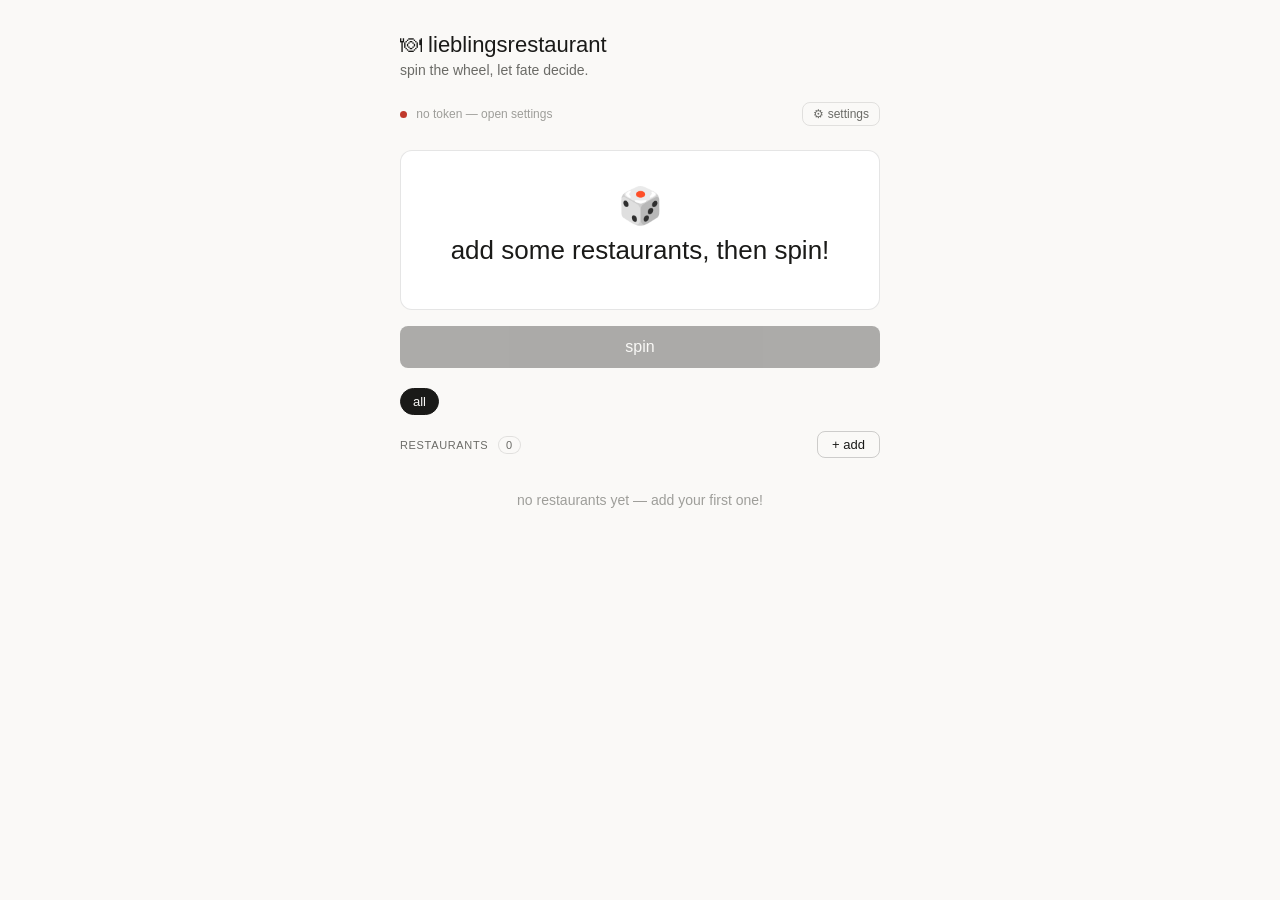
==== index.html @ cea99ba4 "Add files via upload" ====
<!DOCTYPE html>
<html lang="en">
<head>
  <meta charset="UTF-8" />
  <meta name="viewport" content="width=device-width, initial-scale=1.0" />
  <title>lieblingsrestaurant</title>
  <style>
    *, *::before, *::after { box-sizing: border-box; margin: 0; padding: 0; }

    :root {
      --bg: #faf9f7;
      --surface: #ffffff;
      --border: rgba(0,0,0,0.1);
      --border-mid: rgba(0,0,0,0.18);
      --text: #1a1a18;
      --text-secondary: #6b6b67;
      --text-hint: #9e9e9a;
      --radius-md: 8px;
      --radius-lg: 12px;
      --danger: #c0392b;
    }

    @media (prefers-color-scheme: dark) {
      :root {
        --bg: #1a1a18;
        --surface: #232320;
        --border: rgba(255,255,255,0.1);
        --border-mid: rgba(255,255,255,0.2);
        --text: #f0efe9;
        --text-secondary: #9e9e9a;
        --text-hint: #6b6b67;
      }
    }

    body {
      font-family: -apple-system, BlinkMacSystemFont, 'Segoe UI', sans-serif;
      background: var(--bg);
      color: var(--text);
      min-height: 100vh;
      padding: 2rem 1rem 4rem;
    }

    .container { max-width: 480px; margin: 0 auto; }

    h1 { font-size: 22px; font-weight: 500; margin-bottom: 4px; }
    .sub { font-size: 14px; color: var(--text-secondary); margin-bottom: 1.5rem; }

    .status-bar {
      display: flex; align-items: center; justify-content: space-between;
      margin-bottom: 1.5rem; font-size: 12px; color: var(--text-hint);
    }
    .status-dot {
      width: 7px; height: 7px; border-radius: 50%;
      background: #aaa; display: inline-block; margin-right: 6px;
    }
    .status-dot.ok { background: #4caf50; }
    .status-dot.err { background: var(--danger); }
    .status-dot.loading { background: #f0a500; animation: pulse 1s infinite; }
    @keyframes pulse { 0%,100%{opacity:1} 50%{opacity:0.4} }

    .btn-settings {
      background: none; border: 0.5px solid var(--border);
      border-radius: var(--radius-md); padding: 4px 10px;
      font-size: 12px; color: var(--text-secondary); cursor: pointer;
    }
    .btn-settings:hover { background: var(--border); }

    .spin-zone {
      background: var(--surface); border: 0.5px solid var(--border);
      border-radius: var(--radius-lg); padding: 1.5rem; margin-bottom: 1rem;
      text-align: center; min-height: 160px; display: flex;
      flex-direction: column; align-items: center; justify-content: center;
    }
    .result-emoji { font-size: 36px; margin-bottom: 8px; display: block; }
    .result-name { font-size: 26px; font-weight: 500; color: var(--text); margin-bottom: 4px; }
    .result-meta { font-size: 13px; color: var(--text-secondary); }
    .result-note { font-size: 13px; color: var(--text-secondary); margin-top: 6px; font-style: italic; }

    .btn-spin {
      width: 100%; padding: 12px; font-size: 16px; font-weight: 500;
      background: var(--text); color: var(--bg); border: none;
      border-radius: var(--radius-md); cursor: pointer; transition: opacity 0.15s, transform 0.1s;
    }
    .btn-spin:hover { opacity: 0.85; }
    .btn-spin:active { transform: scale(0.98); }
    .btn-spin:disabled { opacity: 0.35; cursor: not-allowed; }

    .filters { display: flex; gap: 8px; flex-wrap: wrap; margin: 1.25rem 0 1rem; }
    .tag {
      padding: 5px 12px; border-radius: 99px; font-size: 13px;
      border: 0.5px solid var(--border); background: var(--surface);
      color: var(--text-secondary); cursor: pointer; transition: all 0.15s;
    }
    .tag.active { background: var(--text); color: var(--bg); border-color: var(--text); }

    .section-head { display: flex; align-items: center; justify-content: space-between; margin-bottom: 10px; }
    .section-title { font-size: 11px; font-weight: 500; color: var(--text-secondary); text-transform: uppercase; letter-spacing: 0.06em; }
    .count-badge {
      display: inline-block; font-size: 11px; padding: 2px 7px;
      border-radius: 99px; background: var(--bg); color: var(--text-secondary);
      margin-left: 6px; border: 0.5px solid var(--border);
    }
    .btn-add {
      padding: 5px 14px; font-size: 13px; border: 0.5px solid var(--border-mid);
      border-radius: var(--radius-md); background: transparent;
      cursor: pointer; color: var(--text); transition: background 0.15s;
    }
    .btn-add:hover { background: var(--border); }

    .list { display: flex; flex-direction: column; gap: 8px; }
    .rest-card {
      display: flex; align-items: center; gap: 12px;
      background: var(--surface); border: 0.5px solid var(--border);
      border-radius: var(--radius-md); padding: 10px 14px; transition: border-color 0.15s;
    }
    .rest-card:hover { border-color: var(--border-mid); }
    .rest-icon {
      width: 36px; height: 36px; border-radius: 50%; background: var(--bg);
      display: flex; align-items: center; justify-content: center;
      font-size: 16px; flex-shrink: 0;
    }
    .rest-info { flex: 1; min-width: 0; }
    .rest-name { font-size: 14px; font-weight: 500; color: var(--text); white-space: nowrap; overflow: hidden; text-overflow: ellipsis; }
    .rest-tags { font-size: 12px; color: var(--text-secondary); margin-top: 1px; }
    .rest-actions { display: flex; gap: 6px; flex-shrink: 0; }
    .btn-icon {
      width: 28px; height: 28px; border-radius: var(--radius-md);
      border: 0.5px solid var(--border); background: transparent; cursor: pointer;
      display: flex; align-items: center; justify-content: center;
      font-size: 13px; color: var(--text-secondary); transition: background 0.15s;
    }
    .btn-icon:hover { background: var(--bg); }

    .empty-state { text-align: center; padding: 1.5rem 0; font-size: 14px; color: var(--text-hint); }

    .modal-bg {
      position: fixed; inset: 0; background: rgba(0,0,0,0.45);
      display: flex; align-items: center; justify-content: center;
      z-index: 100; padding: 1rem;
    }
    .modal {
      background: var(--surface); border-radius: var(--radius-lg);
      padding: 1.5rem; width: 100%; max-width: 400px; border: 0.5px solid var(--border);
    }
    .modal h2 { font-size: 18px; font-weight: 500; margin-bottom: 1.25rem; }
    .field { margin-bottom: 12px; }
    .field label { display: block; font-size: 12px; color: var(--text-secondary); margin-bottom: 4px; }
    .field input, .field textarea {
      width: 100%; padding: 8px 10px; border-radius: var(--radius-md);
      border: 0.5px solid var(--border-mid); background: var(--bg);
      color: var(--text); font-size: 14px; font-family: inherit;
      outline: none; transition: border-color 0.15s;
    }
    .field input:focus, .field textarea:focus { border-color: var(--text); }
    .field textarea { resize: vertical; min-height: 60px; }
    .modal-btns { display: flex; gap: 8px; margin-top: 1.25rem; }
    .btn-primary {
      flex: 1; padding: 9px; border-radius: var(--radius-md);
      border: none; background: var(--text); color: var(--bg);
      font-size: 14px; font-weight: 500; cursor: pointer; transition: opacity 0.15s;
    }
    .btn-primary:hover { opacity: 0.85; }
    .btn-primary:disabled { opacity: 0.4; cursor: not-allowed; }
    .btn-secondary {
      flex: 1; padding: 9px; border-radius: var(--radius-md);
      border: 0.5px solid var(--border-mid); background: transparent;
      color: var(--text); font-size: 14px; cursor: pointer;
    }
    .hint { font-size: 12px; color: var(--text-hint); margin-top: 6px; line-height: 1.5; }
    .hint a { color: var(--text-secondary); }
    .error-msg { font-size: 13px; color: var(--danger); margin-top: 8px; display: none; }
  </style>
</head>
<body>
<div class="container">
  <h1>🍽 lieblingsrestaurant</h1>
  <p class="sub">spin the wheel, let fate decide.</p>

  <div class="status-bar">
    <div>
      <span class="status-dot" id="statusDot"></span>
      <span id="statusText">loading...</span>
    </div>
    <button class="btn-settings" onclick="openSettings()">⚙ settings</button>
  </div>

  <div class="spin-zone">
    <span class="result-emoji" id="resultEmoji">🎲</span>
    <div class="result-name" id="resultName">loading your restaurants...</div>
    <div class="result-meta" id="resultMeta"></div>
    <div class="result-note" id="resultNote"></div>
  </div>
  <button class="btn-spin" id="spinBtn" onclick="spin()" disabled>spin</button>

  <div class="filters" id="filters"></div>

  <div class="section-head">
    <span class="section-title">restaurants <span class="count-badge" id="countBadge">0</span></span>
    <button class="btn-add" onclick="openModal()">+ add</button>
  </div>
  <div class="list" id="list"></div>
</div>

<!-- Add / Edit Modal -->
<div class="modal-bg" id="modal" style="display:none">
  <div class="modal">
    <h2 id="modalTitle">add a restaurant</h2>
    <div class="field"><label>name</label><input id="fName" placeholder="e.g. Som Tam Nua"/></div>
    <div class="field"><label>tags (comma separated)</label><input id="fCuisine" placeholder="e.g. thai, sushi, cheap, date night"/></div>
    <div class="field"><label>emoji (optional)</label><input id="fEmoji" placeholder="🍜" maxlength="8" style="width:70px"/></div>
    <div class="field"><label>note (optional)</label><textarea id="fNote" placeholder="must try the crispy pork..."></textarea></div>
    <div class="error-msg" id="saveError"></div>
    <div class="modal-btns">
      <button class="btn-secondary" onclick="closeModal()">cancel</button>
      <button class="btn-primary" id="saveBtn" onclick="saveRestaurant()">save</button>
    </div>
  </div>
</div>

<!-- Settings Modal -->
<div class="modal-bg" id="settingsModal" style="display:none">
  <div class="modal">
    <h2>settings</h2>
    <div class="field">
      <label>github personal access token</label>
      <input type="password" id="sToken" placeholder="github_pat_..."/>
      <p class="hint">
        Generate at <a href="https://github.com/settings/tokens" target="_blank">github.com/settings/tokens</a>
        (classic) with <strong>repo</strong> scope. Stored only in this browser's localStorage.
      </p>
    </div>
    <div class="error-msg" id="settingsError"></div>
    <div class="modal-btns">
      <button class="btn-secondary" onclick="closeSettings()">cancel</button>
      <button class="btn-primary" id="settingsSaveBtn" onclick="saveSettings()">save &amp; connect</button>
    </div>
  </div>
</div>

<script>
  const GITHUB_USER = 'Moozz';
  const GITHUB_REPO = 'lieblingsrestaurant';
  const GITHUB_FILE = 'restaurants.json';
  const API_URL     = `https://api.github.com/repos/${GITHUB_USER}/${GITHUB_REPO}/contents/${GITHUB_FILE}`;
  const TOKEN_KEY   = 'lb_github_pat';

  let restaurants  = [];
  let fileSha      = null;
  let activeFilter = 'all';
  let editIndex    = -1;

  const getToken = () => localStorage.getItem(TOKEN_KEY) || '';

  function setStatus(state, text) {
    const dot = document.getElementById('statusDot');
    dot.className = 'status-dot' + (state ? ' ' + state : '');
    document.getElementById('statusText').textContent = text;
  }

  // ── GitHub helpers ───────────────────────────────────────────────────────────

  function ghHeaders() {
    return {
      'Authorization': `Bearer ${getToken()}`,
      'Accept': 'application/vnd.github+json',
      'Content-Type': 'application/json'
    };
  }

  // Safe UTF-8 base64 encode/decode (handles Thai and all unicode)
  function b64encode(str) {
    return btoa(encodeURIComponent(str).replace(/%([0-9A-F]{2})/g, (_, p1) => String.fromCharCode('0x' + p1)));
  }
  function b64decode(str) {
    return decodeURIComponent(atob(str).split('').map(c => '%' + ('00' + c.charCodeAt(0).toString(16)).slice(-2)).join(''));
  }

  function migrate() {
    let changed = false;
    restaurants = restaurants.map(r => {
      if (!r.cuisine && !r.tags) return r;
      const merged = [
        ...(r.cuisine ? r.cuisine.split(',').map(t => t.trim()) : []),
        ...(r.tags || [])
      ].map(t => t.toLowerCase()).filter(Boolean);
      const deduped = [...new Set(merged)];
      const { cuisine, ...rest } = r;
      if (JSON.stringify(deduped) !== JSON.stringify(r.tags) || cuisine !== undefined) changed = true;
      return { ...rest, tags: deduped };
    });
    return changed;
  }

  async function loadFromGitHub() {
    if (!getToken()) {
      setStatus('err', 'no token — open settings');
      document.getElementById('resultName').textContent = 'connect github to get started';
      render();
      return;
    }
    setStatus('loading', 'syncing...');
    try {
      const res = await fetch(API_URL, { headers: ghHeaders() });
      if (res.status === 404) {
        restaurants = []; fileSha = null;
        setStatus('ok', 'connected — no restaurants yet');
        render(); return;
      }
      if (!res.ok) throw new Error(`GitHub ${res.status}`);
      const data = await res.json();
      fileSha = data.sha;
      restaurants = JSON.parse(b64decode(data.content.replace(/\n/g, '')));
      const migrated = migrate();
      if (migrated) await pushToGitHub();
      setStatus('ok', `synced · ${restaurants.length} place${restaurants.length !== 1 ? 's' : ''}`);
      render();
    } catch (e) {
      setStatus('err', 'sync failed — check token');
      document.getElementById('resultName').textContent = 'could not load — check settings';
      render();
    }
  }

  async function pushToGitHub() {
    const content = b64encode(JSON.stringify(restaurants, null, 2));
    const body = {
      message: fileSha ? `update restaurants (${restaurants.length} total)` : 'create restaurants.json',
      content,
      ...(fileSha ? { sha: fileSha } : {})
    };
    const res = await fetch(API_URL, { method: 'PUT', headers: ghHeaders(), body: JSON.stringify(body) });
    if (!res.ok) { const e = await res.json(); throw new Error(e.message || `GitHub ${res.status}`); }
    fileSha = (await res.json()).content.sha;
  }

  // ── Settings ─────────────────────────────────────────────────────────────────

  function openSettings() {
    document.getElementById('sToken').value = getToken();
    document.getElementById('settingsError').style.display = 'none';
    document.getElementById('settingsModal').style.display = 'flex';
    setTimeout(() => document.getElementById('sToken').focus(), 50);
  }
  function closeSettings() { document.getElementById('settingsModal').style.display = 'none'; }

  async function saveSettings() {
    const token = document.getElementById('sToken').value.trim();
    const errEl = document.getElementById('settingsError');
    const btn   = document.getElementById('settingsSaveBtn');
    if (!token) { errEl.textContent = 'please enter a token'; errEl.style.display = 'block'; return; }
    btn.disabled = true; btn.textContent = 'connecting...'; errEl.style.display = 'none';
    try {
      const res = await fetch(`https://api.github.com/repos/${GITHUB_USER}/${GITHUB_REPO}`, {
        headers: { 'Authorization': `Bearer ${token}`, 'Accept': 'application/vnd.github+json' }
      });
      if (res.status === 401) throw new Error('invalid token');
      if (res.status === 404) throw new Error('repo not found — check token has repo scope');
      if (!res.ok) throw new Error(`GitHub ${res.status}`);
      localStorage.setItem(TOKEN_KEY, token);
      closeSettings();
      loadFromGitHub();
    } catch (e) {
      errEl.textContent = e.message; errEl.style.display = 'block';
    } finally {
      btn.disabled = false; btn.textContent = 'save & connect';
    }
  }

  // ── CRUD ─────────────────────────────────────────────────────────────────────

  function openModal(idx) {
    editIndex = idx !== undefined ? idx : -1;
    document.getElementById('modalTitle').textContent = editIndex >= 0 ? 'edit restaurant' : 'add a restaurant';
    const r = editIndex >= 0 ? restaurants[editIndex] : {};
    document.getElementById('fName').value    = r.name  || '';
    document.getElementById('fCuisine').value = (r.tags || []).join(', ');
    document.getElementById('fEmoji').value   = r.emoji || '';
    document.getElementById('fNote').value    = r.note    || '';
    document.getElementById('saveError').style.display = 'none';
    document.getElementById('saveBtn').disabled = false;
    document.getElementById('saveBtn').textContent = 'save';
    document.getElementById('modal').style.display = 'flex';
    setTimeout(() => document.getElementById('fName').focus(), 50);
  }
  function closeModal() { document.getElementById('modal').style.display = 'none'; }

  async function saveRestaurant() {
    const name  = document.getElementById('fName').value.trim();
    const errEl = document.getElementById('saveError');
    const btn   = document.getElementById('saveBtn');
    if (!name) { errEl.textContent = 'name is required'; errEl.style.display = 'block'; return; }

    const obj = {
      name,
      tags:  document.getElementById('fCuisine').value.split(',').map(t => t.trim().toLowerCase()).filter(Boolean),
      emoji: document.getElementById('fEmoji').value.trim() || '🍽',
      note:  document.getElementById('fNote').value.trim()
    };

    btn.disabled = true; btn.textContent = 'saving...'; errEl.style.display = 'none';
    const backup = editIndex >= 0 ? { ...restaurants[editIndex] } : null;
    if (editIndex >= 0) restaurants[editIndex] = obj; else restaurants.push(obj);

    try {
      await pushToGitHub();
      setStatus('ok', `synced · ${restaurants.length} place${restaurants.length !== 1 ? 's' : ''}`);
      closeModal(); render();
    } catch (e) {
      if (editIndex >= 0) restaurants[editIndex] = backup; else restaurants.pop();
      errEl.textContent = 'failed to save: ' + e.message; errEl.style.display = 'block';
      btn.disabled = false; btn.textContent = 'save';
    }
  }

  async function deleteRestaurant(i) {
    if (!confirm(`Remove "${restaurants[i].name}"?`)) return;
    const removed = restaurants.splice(i, 1)[0];
    setStatus('loading', 'saving...'); render();
    try {
      await pushToGitHub();
      setStatus('ok', `synced · ${restaurants.length} place${restaurants.length !== 1 ? 's' : ''}`);
    } catch (e) {
      restaurants.splice(i, 0, removed);
      setStatus('err', 'delete failed'); render();
    }
  }

  // ── Spin ──────────────────────────────────────────────────────────────────────

  function spin() {
    const pool = getFiltered();
    if (!pool.length) return;
    const btn = document.getElementById('spinBtn');
    btn.disabled = true;
    let count = 0;
    const total = 12 + Math.floor(Math.random() * 8);
    const tick = setInterval(() => {
      const r = pool[Math.floor(Math.random() * pool.length)];
      document.getElementById('resultEmoji').textContent = r.emoji || '🍽';
      document.getElementById('resultName').textContent  = r.name;
      document.getElementById('resultMeta').textContent  = (r.tags || []).join(' · ');
      document.getElementById('resultNote').textContent  = r.note || '';
      count++;
      if (count >= total) { clearInterval(tick); btn.disabled = false; }
    }, 80 + count * 3);
  }

  // ── Render ────────────────────────────────────────────────────────────────────

  function getAllTags() {
    const set = new Set();
    restaurants.forEach(r => (r.tags || []).forEach(t => set.add(t)));
    return [...set];
  }

  function getFiltered() {
    if (activeFilter === 'all') return restaurants;
    return restaurants.filter(r => (r.tags || []).includes(activeFilter));
  }

  function render() {
    const tags = getAllTags();
    const filterEl = document.getElementById('filters');
    filterEl.innerHTML = '';
    ['all', ...tags].forEach(t => {
      const el = document.createElement('button');
      el.className = 'tag' + (activeFilter === t ? ' active' : '');
      el.textContent = t;
      el.onclick = () => { activeFilter = t; render(); };
      filterEl.appendChild(el);
    });

    document.getElementById('countBadge').textContent = restaurants.length;
    const listEl = document.getElementById('list');
    listEl.innerHTML = '';
    const filtered = getFiltered();

    if (!filtered.length) {
      listEl.innerHTML = '<p class="empty-state">' +
        (restaurants.length ? 'no restaurants match this filter' : 'no restaurants yet — add your first one!') + '</p>';
      if (!restaurants.length) {
        document.getElementById('resultEmoji').textContent = '🎲';
        document.getElementById('resultName').textContent  = 'add some restaurants, then spin!';
        document.getElementById('resultMeta').textContent  = '';
        document.getElementById('resultNote').textContent  = '';
      }
    }

    filtered.forEach(r => {
      const realIdx   = restaurants.indexOf(r);
      const metaParts = (r.tags || []);
      const card = document.createElement('div');
      card.className = 'rest-card';
      card.innerHTML = `
        <div class="rest-icon">${r.emoji || '🍽'}</div>
        <div class="rest-info">
          <div class="rest-name">${r.name}</div>
          <div class="rest-tags">${metaParts.join(' · ') || 'no tags'}</div>
        </div>
        <div class="rest-actions">
          <button class="btn-icon" title="edit" onclick="openModal(${realIdx})">✎</button>
          <button class="btn-icon" title="delete" onclick="deleteRestaurant(${realIdx})">✕</button>
        </div>`;
      listEl.appendChild(card);
    });

    document.getElementById('spinBtn').disabled = filtered.length === 0;
  }

  // ── Init ──────────────────────────────────────────────────────────────────────

  document.getElementById('modal').addEventListener('click', e => {
    if (e.target === document.getElementById('modal')) closeModal();
  });
  document.getElementById('settingsModal').addEventListener('click', e => {
    if (e.target === document.getElementById('settingsModal')) closeSettings();
  });
  document.addEventListener('keydown', e => { if (e.key === 'Escape') { closeModal(); closeSettings(); } });

  loadFromGitHub();
</script>
</body>
</html>
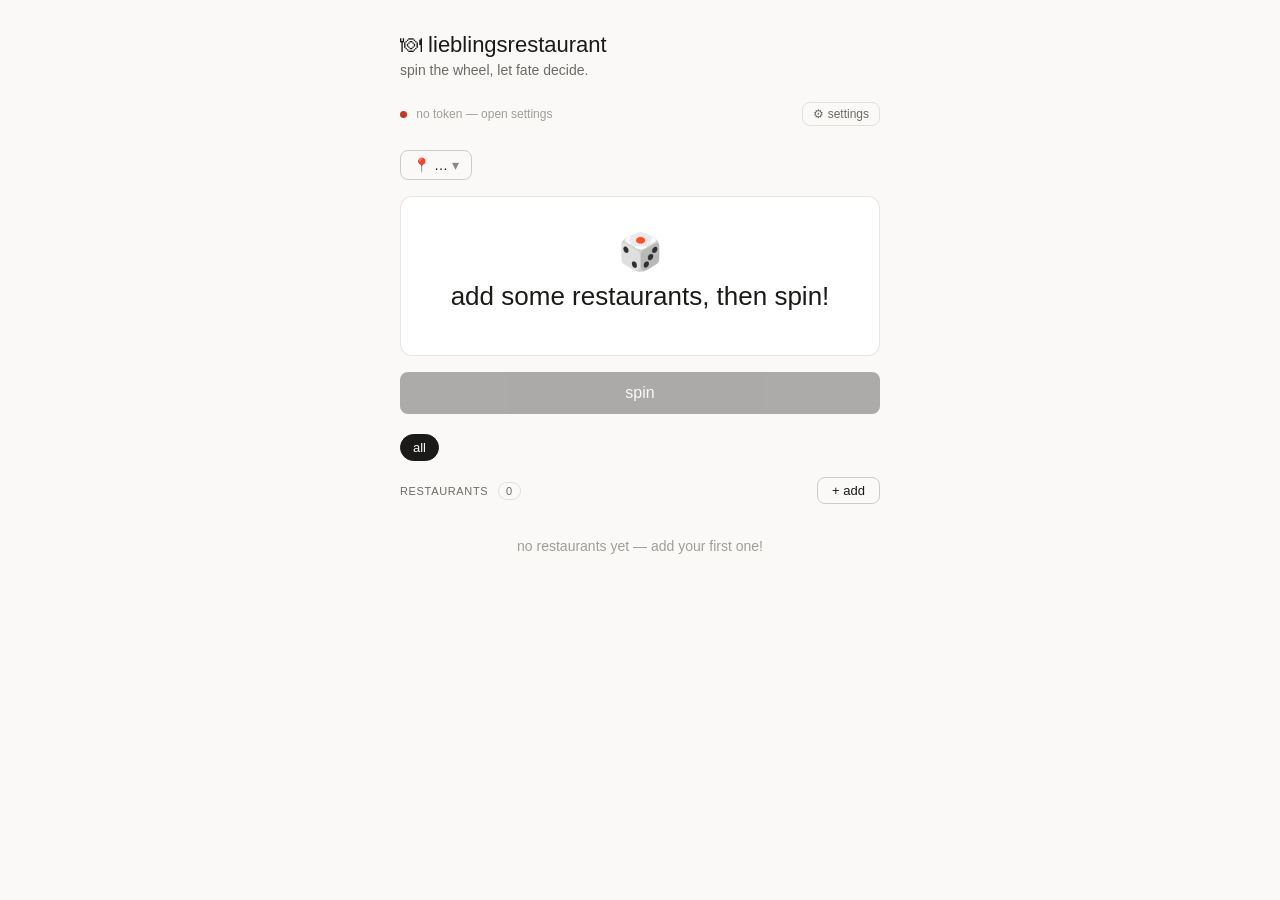
==== commit a5278129: "added an ability to change location" ====
--- a/index.html
+++ b/index.html
@@ -65,6 +65,14 @@
     }
     .btn-settings:hover { background: var(--border); }
 
+    .location-bar { margin-bottom: 1rem; }
+    .btn-location {
+      background: none; border: 0.5px solid var(--border-mid);
+      border-radius: var(--radius-md); padding: 6px 12px;
+      font-size: 14px; font-weight: 500; color: var(--text); cursor: pointer;
+    }
+    .btn-location:hover { background: var(--border); }
+
     .spin-zone {
       background: var(--surface); border: 0.5px solid var(--border);
       border-radius: var(--radius-lg); padding: 1.5rem; margin-bottom: 1rem;
@@ -182,6 +190,10 @@
       <span id="statusText">loading...</span>
     </div>
     <button class="btn-settings" onclick="openSettings()">⚙ settings</button>
+  </div>
+
+  <div class="location-bar">
+    <button class="btn-location" onclick="openLocations()">📍 <span id="currentLocationLabel">…</span> <span style="opacity:.5">▾</span></button>
   </div>
 
   <div class="spin-zone">
@@ -237,6 +249,25 @@
   </div>
 </div>
 
+<!-- Locations Modal -->
+<div class="modal-bg" id="locationsModal" style="display:none">
+  <div class="modal">
+    <h2>locations</h2>
+    <div class="list" id="locationsList" style="margin-bottom:14px;"></div>
+    <div class="field">
+      <label>add new location</label>
+      <div style="display:flex; gap:8px;">
+        <input id="fNewLocation" placeholder="e.g. Chiang Mai" style="flex:1"/>
+        <button class="btn-add" onclick="addLocation()">+ add</button>
+      </div>
+    </div>
+    <div class="error-msg" id="locationsError"></div>
+    <div class="modal-btns">
+      <button class="btn-secondary" onclick="closeLocations()">close</button>
+    </div>
+  </div>
+</div>
+
 <script>
   const GITHUB_USER = 'Moozz';
   const GITHUB_REPO = 'lieblingsrestaurant';
@@ -244,7 +275,12 @@
   const API_URL     = `https://api.github.com/repos/${GITHUB_USER}/${GITHUB_REPO}/contents/${GITHUB_FILE}`;
   const TOKEN_KEY   = 'lb_github_pat';
 
-  let restaurants  = [];
+  const LOCATION_KEY   = 'lb_current_location';
+  const DEFAULT_LOCATION = 'Bangkok';
+
+  let allData      = { locations: [], restaurants: {} }; // full synced document
+  let currentLocation = null;
+  let restaurants  = [];   // always === allData.restaurants[currentLocation]
   let fileSha      = null;
   let activeFilter = 'all';
   let editIndex    = -1;
@@ -275,9 +311,9 @@
     return decodeURIComponent(atob(str).split('').map(c => '%' + ('00' + c.charCodeAt(0).toString(16)).slice(-2)).join(''));
   }
 
-  function migrate() {
+  function migrateTags(list) {
     let changed = false;
-    restaurants = restaurants.map(r => {
+    const newList = list.map(r => {
       if (!r.cuisine && !r.tags) return r;
       const merged = [
         ...(r.cuisine ? r.cuisine.split(',').map(t => t.trim()) : []),
@@ -288,7 +324,44 @@
       if (JSON.stringify(deduped) !== JSON.stringify(r.tags) || cuisine !== undefined) changed = true;
       return { ...rest, tags: deduped };
     });
-    return changed;
+    return { list: newList, changed };
+  }
+
+  // Normalizes whatever shape came from GitHub into { locations: [...], restaurants: { loc: [...] } }.
+  // Handles the pre-location format (a flat array) by folding it into a single default location.
+  function normalizeData(raw) {
+    let changed = false;
+    let data;
+    if (Array.isArray(raw)) {
+      data = { locations: [DEFAULT_LOCATION], restaurants: { [DEFAULT_LOCATION]: raw } };
+      changed = true;
+    } else {
+      const locations = Array.isArray(raw.locations) && raw.locations.length
+        ? raw.locations
+        : Object.keys(raw.restaurants || {});
+      data = { locations, restaurants: raw.restaurants || {} };
+    }
+    if (!data.locations.length) {
+      data.locations = [DEFAULT_LOCATION];
+      changed = true;
+    }
+    data.locations.forEach(loc => {
+      if (!Array.isArray(data.restaurants[loc])) { data.restaurants[loc] = []; changed = true; }
+    });
+    data.locations.forEach(loc => {
+      const { list, changed: c } = migrateTags(data.restaurants[loc]);
+      data.restaurants[loc] = list;
+      if (c) changed = true;
+    });
+    return { data, changed };
+  }
+
+  function pickCurrentLocation() {
+    const saved = localStorage.getItem(LOCATION_KEY);
+    currentLocation = (saved && allData.locations.includes(saved)) ? saved : allData.locations[0];
+    localStorage.setItem(LOCATION_KEY, currentLocation);
+    restaurants = allData.restaurants[currentLocation];
+    document.getElementById('currentLocationLabel').textContent = currentLocation;
   }
 
   async function loadFromGitHub() {
@@ -302,16 +375,20 @@
     try {
       const res = await fetch(API_URL, { headers: ghHeaders() });
       if (res.status === 404) {
-        restaurants = []; fileSha = null;
+        allData = { locations: [DEFAULT_LOCATION], restaurants: { [DEFAULT_LOCATION]: [] } };
+        fileSha = null;
+        pickCurrentLocation();
         setStatus('ok', 'connected — no restaurants yet');
         render(); return;
       }
       if (!res.ok) throw new Error(`GitHub ${res.status}`);
       const data = await res.json();
       fileSha = data.sha;
-      restaurants = JSON.parse(b64decode(data.content.replace(/\n/g, '')));
-      const migrated = migrate();
-      if (migrated) await pushToGitHub();
+      const raw = JSON.parse(b64decode(data.content.replace(/\n/g, '')));
+      const { data: normalized, changed } = normalizeData(raw);
+      allData = normalized;
+      pickCurrentLocation();
+      if (changed) await pushToGitHub();
       setStatus('ok', `synced · ${restaurants.length} place${restaurants.length !== 1 ? 's' : ''}`);
       render();
     } catch (e) {
@@ -322,9 +399,10 @@
   }
 
   async function pushToGitHub() {
-    const content = b64encode(JSON.stringify(restaurants, null, 2));
+    const content = b64encode(JSON.stringify(allData, null, 2));
+    const total = allData.locations.reduce((sum, loc) => sum + allData.restaurants[loc].length, 0);
     const body = {
-      message: fileSha ? `update restaurants (${restaurants.length} total)` : 'create restaurants.json',
+      message: fileSha ? `update restaurants (${total} total across ${allData.locations.length} location${allData.locations.length !== 1 ? 's' : ''})` : 'create restaurants.json',
       content,
       ...(fileSha ? { sha: fileSha } : {})
     };
@@ -366,6 +444,119 @@
     }
   }
 
+  // ── Locations ────────────────────────────────────────────────────────────────
+
+  function switchLocation(loc) {
+    if (loc === currentLocation) { closeLocations(); return; }
+    currentLocation = loc;
+    localStorage.setItem(LOCATION_KEY, loc);
+    restaurants = allData.restaurants[loc];
+    activeFilter = 'all';
+    document.getElementById('currentLocationLabel').textContent = loc;
+    closeLocations();
+    render();
+  }
+
+  function renderLocationsList() {
+    const el = document.getElementById('locationsList');
+    el.innerHTML = '';
+    allData.locations.forEach(loc => {
+      const count = (allData.restaurants[loc] || []).length;
+      const row = document.createElement('div');
+      row.className = 'rest-card';
+
+      const icon = document.createElement('div');
+      icon.className = 'rest-icon';
+      icon.textContent = '📍';
+
+      const info = document.createElement('div');
+      info.className = 'rest-info';
+      const nameEl = document.createElement('div');
+      nameEl.className = 'rest-name';
+      nameEl.textContent = loc + (loc === currentLocation ? ' (current)' : '');
+      const metaEl = document.createElement('div');
+      metaEl.className = 'rest-tags';
+      metaEl.textContent = `${count} place${count !== 1 ? 's' : ''}`;
+      info.appendChild(nameEl); info.appendChild(metaEl);
+
+      const actions = document.createElement('div');
+      actions.className = 'rest-actions';
+      if (loc !== currentLocation) {
+        const useBtn = document.createElement('button');
+        useBtn.className = 'btn-icon'; useBtn.title = 'switch to this location'; useBtn.textContent = '→';
+        useBtn.onclick = () => switchLocation(loc);
+        actions.appendChild(useBtn);
+      }
+      if (allData.locations.length > 1) {
+        const delBtn = document.createElement('button');
+        delBtn.className = 'btn-icon'; delBtn.title = 'delete location'; delBtn.textContent = '✕';
+        delBtn.onclick = () => deleteLocation(loc);
+        actions.appendChild(delBtn);
+      }
+      row.appendChild(icon); row.appendChild(info); row.appendChild(actions);
+      el.appendChild(row);
+    });
+  }
+
+  function openLocations() {
+    document.getElementById('locationsError').style.display = 'none';
+    document.getElementById('fNewLocation').value = '';
+    renderLocationsList();
+    document.getElementById('locationsModal').style.display = 'flex';
+  }
+  function closeLocations() { document.getElementById('locationsModal').style.display = 'none'; }
+
+  async function addLocation() {
+    const input = document.getElementById('fNewLocation');
+    const name  = input.value.trim();
+    const errEl = document.getElementById('locationsError');
+    errEl.style.display = 'none';
+    if (!name) { errEl.textContent = 'enter a location name'; errEl.style.display = 'block'; return; }
+    if (allData.locations.some(l => l.toLowerCase() === name.toLowerCase())) {
+      errEl.textContent = 'that location already exists'; errEl.style.display = 'block'; return;
+    }
+    allData.locations.push(name);
+    allData.restaurants[name] = [];
+    try {
+      await pushToGitHub();
+      input.value = '';
+      switchLocation(name);
+      openLocations(); // reopen so the modal reflects the new location list
+    } catch (e) {
+      allData.locations.pop();
+      delete allData.restaurants[name];
+      errEl.textContent = 'failed to save: ' + e.message; errEl.style.display = 'block';
+    }
+  }
+
+  async function deleteLocation(loc) {
+    if (allData.locations.length <= 1) return;
+    const count = (allData.restaurants[loc] || []).length;
+    if (!confirm(`Delete location "${loc}"${count ? ` and its ${count} restaurant${count !== 1 ? 's' : ''}` : ''}? This can't be undone.`)) return;
+    const backupLocations = [...allData.locations];
+    const backupList = allData.restaurants[loc];
+    allData.locations = allData.locations.filter(l => l !== loc);
+    delete allData.restaurants[loc];
+    const wasCurrent = loc === currentLocation;
+    try {
+      await pushToGitHub();
+      if (wasCurrent) {
+        currentLocation = allData.locations[0];
+        localStorage.setItem(LOCATION_KEY, currentLocation);
+        restaurants = allData.restaurants[currentLocation];
+        activeFilter = 'all';
+        document.getElementById('currentLocationLabel').textContent = currentLocation;
+        render();
+      }
+      renderLocationsList();
+    } catch (e) {
+      allData.locations = backupLocations;
+      allData.restaurants[loc] = backupList;
+      const errEl = document.getElementById('locationsError');
+      errEl.textContent = 'failed to delete: ' + e.message; errEl.style.display = 'block';
+    }
+  }
+
   // ── CRUD ─────────────────────────────────────────────────────────────────────
 
   function openModal(idx) {
@@ -515,7 +706,10 @@
   document.getElementById('settingsModal').addEventListener('click', e => {
     if (e.target === document.getElementById('settingsModal')) closeSettings();
   });
-  document.addEventListener('keydown', e => { if (e.key === 'Escape') { closeModal(); closeSettings(); } });
+  document.getElementById('locationsModal').addEventListener('click', e => {
+    if (e.target === document.getElementById('locationsModal')) closeLocations();
+  });
+  document.addEventListener('keydown', e => { if (e.key === 'Escape') { closeModal(); closeSettings(); closeLocations(); } });
 
   loadFromGitHub();
 </script>
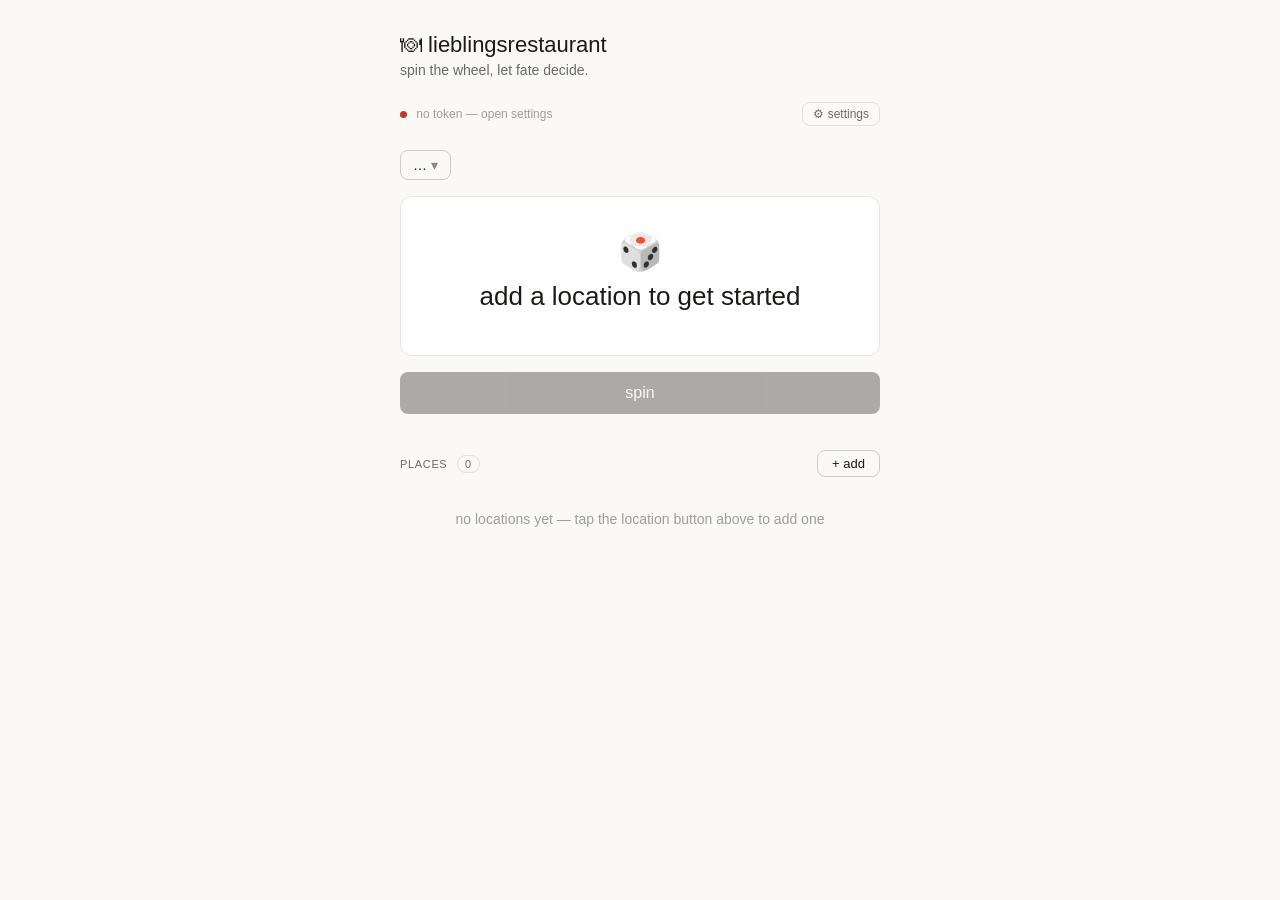
==== commit 640de1ad: "Support recipe addition" ====
--- a/index.html
+++ b/index.html
@@ -177,6 +177,58 @@
     .hint { font-size: 12px; color: var(--text-hint); margin-top: 6px; line-height: 1.5; }
     .hint a { color: var(--text-secondary); }
     .error-msg { font-size: 13px; color: var(--danger); margin-top: 8px; display: none; }
+
+    /* ── Recipe overlays ─────────────────────────────────────────────────── */
+    .overlay { position: fixed; inset: 0; background: var(--bg); z-index: 200; overflow-y: auto; }
+    .overlay-header {
+      position: sticky; top: 0; background: var(--bg); border-bottom: 0.5px solid var(--border);
+      display: flex; align-items: center; justify-content: space-between; padding: 12px 16px; z-index: 5;
+    }
+    .overlay-title { font-size: 15px; font-weight: 500; }
+    .overlay-actions { display: flex; gap: 6px; }
+    .overlay-body { max-width: 480px; margin: 0 auto; padding: 1.25rem 1rem 4rem; }
+
+    .recipe-header { text-align: center; margin-bottom: 1.5rem; }
+    .recipe-emoji { font-size: 40px; display: block; margin-bottom: 6px; }
+    .recipe-header h2 { font-size: 22px; font-weight: 500; margin-bottom: 6px; }
+    .recipe-meta { font-size: 13px; color: var(--text-secondary); margin-top: 4px; }
+
+    .recipe-block { margin-bottom: 1.5rem; }
+    .recipe-block > .section-title { margin-bottom: 8px; }
+
+    .ingredient-row {
+      display: flex; align-items: center; gap: 10px; padding: 9px 12px;
+      background: var(--surface); border: 0.5px solid var(--border);
+      border-radius: var(--radius-md); font-size: 14px; margin-bottom: 6px; cursor: pointer;
+    }
+    .ingredient-row input[type=checkbox] { width: 16px; height: 16px; flex-shrink: 0; }
+    .ingredient-row.checked { opacity: 0.5; text-decoration: line-through; }
+
+    .step-section { border: 0.5px solid var(--border); border-radius: var(--radius-md); overflow: hidden; margin-bottom: 10px; }
+    .step-section-head {
+      display: flex; align-items: center; justify-content: space-between; padding: 10px 14px;
+      background: var(--surface); cursor: pointer; font-weight: 500; font-size: 14px;
+    }
+    .step-section-head .chev { transition: transform 0.15s; color: var(--text-hint); }
+    .step-section-head.open .chev { transform: rotate(90deg); }
+    .step-section-body { display: none; padding: 4px 14px 12px; }
+    .step-section-body.open { display: block; }
+    .step-item { display: flex; gap: 10px; padding: 8px 0; border-top: 0.5px solid var(--border); font-size: 14px; line-height: 1.5; }
+    .step-item:first-child { border-top: none; }
+    .step-item.important { border-left: 3px solid #f0a500; padding-left: 10px; margin-left: -13px; }
+    .step-num { color: var(--text-hint); font-size: 13px; flex-shrink: 0; width: 18px; }
+
+    /* ── Recipe form editor ──────────────────────────────────────────────── */
+    .ing-row, .step-row { display: flex; gap: 6px; margin-bottom: 6px; align-items: center; }
+    .ing-row input[type=number] { width: 64px; }
+    .ing-row select { width: 68px; padding: 8px 6px; border-radius: var(--radius-md); border: 0.5px solid var(--border-mid); background: var(--bg); color: var(--text); font-size: 13px; }
+    .step-row textarea { flex: 1; min-height: 38px; padding: 8px 10px; border-radius: var(--radius-md); border: 0.5px solid var(--border-mid); background: var(--bg); color: var(--text); font-size: 14px; font-family: inherit; resize: vertical; }
+    .step-important-toggle { display: flex; flex-direction: column; align-items: center; font-size: 10px; color: var(--text-hint); gap: 2px; flex-shrink: 0; }
+    .section-block { border: 0.5px solid var(--border-mid); border-radius: var(--radius-md); padding: 10px; margin-bottom: 10px; }
+    .section-title-row { display: flex; gap: 6px; margin-bottom: 8px; align-items: center; }
+    .section-title-row input { flex: 1; font-weight: 500; padding: 8px 10px; border-radius: var(--radius-md); border: 0.5px solid var(--border-mid); background: var(--bg); color: var(--text); font-size: 14px; }
+    .loc-type-choice { display: flex; gap: 14px; margin: 8px 0; font-size: 13px; color: var(--text-secondary); }
+    .loc-type-choice label { display: flex; align-items: center; gap: 4px; cursor: pointer; }
   </style>
 </head>
 <body>
@@ -193,22 +245,23 @@
   </div>
 
   <div class="location-bar">
-    <button class="btn-location" onclick="openLocations()">📍 <span id="currentLocationLabel">…</span> <span style="opacity:.5">▾</span></button>
+    <button class="btn-location" onclick="openLocations()"><span id="currentLocationLabel">…</span> <span style="opacity:.5">▾</span></button>
   </div>
 
   <div class="spin-zone">
     <span class="result-emoji" id="resultEmoji">🎲</span>
-    <div class="result-name" id="resultName">loading your restaurants...</div>
+    <div class="result-name" id="resultName">loading...</div>
     <div class="result-meta" id="resultMeta"></div>
     <div class="result-note" id="resultNote"></div>
+    <button class="btn-secondary" id="viewRecipeBtn" style="display:none; margin-top:10px; width:100%;" onclick="openRecipeDetail(lastSpinIndex)">view recipe →</button>
   </div>
   <button class="btn-spin" id="spinBtn" onclick="spin()" disabled>spin</button>
 
   <div class="filters" id="filters"></div>
 
   <div class="section-head">
-    <span class="section-title">restaurants <span class="count-badge" id="countBadge">0</span></span>
-    <button class="btn-add" onclick="openModal()">+ add</button>
+    <span class="section-title"><span id="sectionTypeLabel">restaurants</span> <span class="count-badge" id="countBadge">0</span></span>
+    <button class="btn-add" onclick="handleAddClick()"><span id="addBtnLabel">+ add</span></button>
   </div>
   <div class="list" id="list"></div>
 </div>
@@ -256,15 +309,87 @@
     <div class="list" id="locationsList" style="margin-bottom:14px;"></div>
     <div class="field">
       <label>add new location</label>
-      <div style="display:flex; gap:8px;">
-        <input id="fNewLocation" placeholder="e.g. Chiang Mai" style="flex:1"/>
-        <button class="btn-add" onclick="addLocation()">+ add</button>
+      <input id="fNewLocation" placeholder="e.g. Chiang Mai"/>
+      <div class="loc-type-choice">
+        <label><input type="radio" name="newLocType" value="restaurant" checked/> restaurants</label>
+        <label><input type="radio" name="newLocType" value="recipe"/> recipes</label>
       </div>
+      <button class="btn-add" onclick="addLocation()">+ add</button>
     </div>
     <div class="error-msg" id="locationsError"></div>
     <div class="modal-btns">
       <button class="btn-secondary" onclick="closeLocations()">close</button>
     </div>
+  </div>
+</div>
+
+<!-- Recipe Detail Overlay -->
+<div class="overlay" id="recipeDetailOverlay" style="display:none">
+  <div class="overlay-header">
+    <button class="btn-icon" onclick="closeRecipeDetail()">←</button>
+    <span class="overlay-title">recipe</span>
+    <div class="overlay-actions">
+      <button class="btn-icon" title="edit" onclick="editFromDetail()">✎</button>
+      <button class="btn-icon" title="delete" onclick="deleteFromDetail()">✕</button>
+    </div>
+  </div>
+  <div class="overlay-body">
+    <div class="recipe-header">
+      <span class="recipe-emoji" id="rdEmoji">🍳</span>
+      <h2 id="rdName"></h2>
+      <div class="rest-tags" id="rdTags"></div>
+      <div class="recipe-meta" id="rdMeta"></div>
+      <p class="result-note" id="rdNote"></p>
+    </div>
+    <div class="recipe-block">
+      <div class="section-title">ingredients</div>
+      <div id="rdIngredients"></div>
+    </div>
+    <div class="recipe-block">
+      <div class="section-title">instructions</div>
+      <div id="rdSections"></div>
+    </div>
+  </div>
+</div>
+
+<!-- Recipe Add / Edit Overlay -->
+<div class="overlay" id="recipeFormOverlay" style="display:none">
+  <div class="overlay-header">
+    <button class="btn-icon" onclick="closeRecipeForm()">←</button>
+    <span class="overlay-title" id="recipeFormTitle">add a recipe</span>
+    <button class="btn-primary" id="recipeSaveBtn" style="flex:none; padding:6px 16px;" onclick="saveRecipe()">save</button>
+  </div>
+  <div class="overlay-body">
+    <div class="field">
+      <label>paste recipe JSON (optional — fills the form below)</label>
+      <textarea id="rfPaste" placeholder='{"name": "...", "ingredients": [...], "sections": [...] }' style="min-height:70px;"></textarea>
+      <button class="btn-secondary" style="margin-top:6px; width:100%;" onclick="parsePastedRecipe()">parse &amp; fill form</button>
+      <div class="error-msg" id="rfPasteError"></div>
+    </div>
+
+    <div class="field"><label>name</label><input id="rfName" placeholder="e.g. Pad Kra Pao"/></div>
+    <div class="field"><label>tags (comma separated)</label><input id="rfTags" placeholder="thai, spicy, quick"/></div>
+    <div class="field"><label>emoji</label><input id="rfEmoji" maxlength="8" style="width:70px" placeholder="🌶️"/></div>
+    <div class="field"><label>note (optional)</label><textarea id="rfNote"></textarea></div>
+    <div class="field" style="display:flex; gap:10px;">
+      <div style="flex:1"><label>servings</label><input id="rfServings" type="number" min="1"/></div>
+      <div style="flex:1"><label>prep (min)</label><input id="rfPrepTime" type="number" min="0"/></div>
+      <div style="flex:1"><label>cook (min)</label><input id="rfCookTime" type="number" min="0"/></div>
+    </div>
+
+    <div class="field">
+      <label>ingredients</label>
+      <div id="rfIngredientsList"></div>
+      <button class="btn-add" onclick="addIngredientRow()">+ add ingredient</button>
+    </div>
+
+    <div class="field">
+      <label>instructions</label>
+      <div id="rfSectionsList"></div>
+      <button class="btn-add" onclick="addSectionBlock()">+ add section</button>
+    </div>
+
+    <div class="error-msg" id="recipeFormError"></div>
   </div>
 </div>
 
@@ -272,18 +397,24 @@
   const GITHUB_USER = 'Moozz';
   const GITHUB_REPO = 'lieblingsrestaurant';
   const GITHUB_FILE = 'restaurants.json';
-  const API_URL     = `https://api.github.com/repos/${GITHUB_USER}/${GITHUB_REPO}/contents/${GITHUB_FILE}`;
+  const RECIPE_FILE = 'recipes.json';
+  const API_URL        = `https://api.github.com/repos/${GITHUB_USER}/${GITHUB_REPO}/contents/${GITHUB_FILE}`;
+  const RECIPE_API_URL = `https://api.github.com/repos/${GITHUB_USER}/${GITHUB_REPO}/contents/${RECIPE_FILE}`;
   const TOKEN_KEY   = 'lb_github_pat';
 
   const LOCATION_KEY   = 'lb_current_location';
   const DEFAULT_LOCATION = 'Bangkok';
 
-  let allData      = { locations: [], restaurants: {} }; // full synced document
+  let allData      = { locations: [], restaurants: {} }; // restaurants.json
+  let recipeData   = { locations: [], recipes: {} };      // recipes.json
   let currentLocation = null;
-  let restaurants  = [];   // always === allData.restaurants[currentLocation]
+  let currentType      = null; // 'restaurant' | 'recipe'
+  let items        = [];   // always === the active location's array, in whichever file
   let fileSha      = null;
+  let recipeSha    = null;
   let activeFilter = 'all';
   let editIndex    = -1;
+  let lastSpinIndex = -1;
 
   const getToken = () => localStorage.getItem(TOKEN_KEY) || '';
 
@@ -356,15 +487,80 @@
     return { data, changed };
   }
 
+  // Normalizes whatever shape came from GitHub into { locations: [...], recipes: { loc: [...] } }.
+  function normalizeRecipeData(raw) {
+    let changed = false;
+    let data;
+    if (!raw || typeof raw !== 'object' || Array.isArray(raw)) {
+      data = { locations: [], recipes: {} };
+    } else {
+      const locations = Array.isArray(raw.locations) ? raw.locations : Object.keys(raw.recipes || {});
+      data = { locations, recipes: raw.recipes || {} };
+    }
+    data.locations.forEach(loc => {
+      if (!Array.isArray(data.recipes[loc])) { data.recipes[loc] = []; changed = true; }
+    });
+    return { data, changed };
+  }
+
   function pickCurrentLocation() {
-    const saved = localStorage.getItem(LOCATION_KEY);
-    currentLocation = (saved && allData.locations.includes(saved)) ? saved : allData.locations[0];
-    localStorage.setItem(LOCATION_KEY, currentLocation);
-    restaurants = allData.restaurants[currentLocation];
-    document.getElementById('currentLocationLabel').textContent = currentLocation;
-  }
-
-  async function loadFromGitHub() {
+    const combined = [
+      ...allData.locations.map(name => ({ name, type: 'restaurant' })),
+      ...recipeData.locations.map(name => ({ name, type: 'recipe' }))
+    ];
+    if (!combined.length) {
+      currentLocation = null; currentType = null; items = [];
+      updateLocationLabel();
+      return;
+    }
+    let saved = null;
+    try { saved = JSON.parse(localStorage.getItem(LOCATION_KEY) || 'null'); } catch (e) {}
+    const match = (saved && combined.find(l => l.name === saved.name && l.type === saved.type)) || combined[0];
+    currentLocation = match.name;
+    currentType = match.type;
+    localStorage.setItem(LOCATION_KEY, JSON.stringify(match));
+    items = currentType === 'recipe' ? recipeData.recipes[currentLocation] : allData.restaurants[currentLocation];
+    updateLocationLabel();
+  }
+
+  function updateLocationLabel() {
+    const icon = currentType === 'recipe' ? '🍳' : '📍';
+    document.getElementById('currentLocationLabel').textContent = currentLocation ? `${icon} ${currentLocation}` : 'add a location';
+  }
+
+  async function loadRestaurants() {
+    const res = await fetch(API_URL, { headers: ghHeaders() });
+    if (res.status === 404) {
+      allData = { locations: [DEFAULT_LOCATION], restaurants: { [DEFAULT_LOCATION]: [] } };
+      fileSha = null;
+      return;
+    }
+    if (!res.ok) throw new Error(`GitHub ${res.status}`);
+    const data = await res.json();
+    fileSha = data.sha;
+    const raw = JSON.parse(b64decode(data.content.replace(/\n/g, '')));
+    const { data: normalized, changed } = normalizeData(raw);
+    allData = normalized;
+    if (changed) await pushRestaurants();
+  }
+
+  async function loadRecipes() {
+    const res = await fetch(RECIPE_API_URL, { headers: ghHeaders() });
+    if (res.status === 404) {
+      recipeData = { locations: [], recipes: {} };
+      recipeSha = null;
+      return;
+    }
+    if (!res.ok) throw new Error(`GitHub ${res.status}`);
+    const data = await res.json();
+    recipeSha = data.sha;
+    const raw = JSON.parse(b64decode(data.content.replace(/\n/g, '')));
+    const { data: normalized, changed } = normalizeRecipeData(raw);
+    recipeData = normalized;
+    if (changed) await pushRecipes();
+  }
+
+  async function loadAll() {
     if (!getToken()) {
       setStatus('err', 'no token — open settings');
       document.getElementById('resultName').textContent = 'connect github to get started';
@@ -372,33 +568,22 @@
       return;
     }
     setStatus('loading', 'syncing...');
-    try {
-      const res = await fetch(API_URL, { headers: ghHeaders() });
-      if (res.status === 404) {
-        allData = { locations: [DEFAULT_LOCATION], restaurants: { [DEFAULT_LOCATION]: [] } };
-        fileSha = null;
-        pickCurrentLocation();
-        setStatus('ok', 'connected — no restaurants yet');
-        render(); return;
-      }
-      if (!res.ok) throw new Error(`GitHub ${res.status}`);
-      const data = await res.json();
-      fileSha = data.sha;
-      const raw = JSON.parse(b64decode(data.content.replace(/\n/g, '')));
-      const { data: normalized, changed } = normalizeData(raw);
-      allData = normalized;
-      pickCurrentLocation();
-      if (changed) await pushToGitHub();
-      setStatus('ok', `synced · ${restaurants.length} place${restaurants.length !== 1 ? 's' : ''}`);
-      render();
-    } catch (e) {
-      setStatus('err', 'sync failed — check token');
-      document.getElementById('resultName').textContent = 'could not load — check settings';
-      render();
-    }
-  }
-
-  async function pushToGitHub() {
+    let restaurantError = null, recipeError = null;
+    try { await loadRestaurants(); } catch (e) { restaurantError = e.message; }
+    try { await loadRecipes(); } catch (e) { recipeError = e.message; }
+    pickCurrentLocation();
+    if (restaurantError || recipeError) {
+      setStatus('err', 'sync issue — ' + (restaurantError || recipeError));
+      document.getElementById('resultName').textContent = 'could not fully sync — check settings';
+    } else {
+      const rCount = allData.locations.reduce((sum, loc) => sum + (allData.restaurants[loc] || []).length, 0);
+      const cCount = recipeData.locations.reduce((sum, loc) => sum + (recipeData.recipes[loc] || []).length, 0);
+      setStatus('ok', `synced · ${rCount} place${rCount !== 1 ? 's' : ''} · ${cCount} recipe${cCount !== 1 ? 's' : ''}`);
+    }
+    render();
+  }
+
+  async function pushRestaurants() {
     const content = b64encode(JSON.stringify(allData, null, 2));
     const total = allData.locations.reduce((sum, loc) => sum + allData.restaurants[loc].length, 0);
     const body = {
@@ -409,6 +594,19 @@
     const res = await fetch(API_URL, { method: 'PUT', headers: ghHeaders(), body: JSON.stringify(body) });
     if (!res.ok) { const e = await res.json(); throw new Error(e.message || `GitHub ${res.status}`); }
     fileSha = (await res.json()).content.sha;
+  }
+
+  async function pushRecipes() {
+    const content = b64encode(JSON.stringify(recipeData, null, 2));
+    const total = recipeData.locations.reduce((sum, loc) => sum + (recipeData.recipes[loc] || []).length, 0);
+    const body = {
+      message: recipeSha ? `update recipes (${total} total across ${recipeData.locations.length} location${recipeData.locations.length !== 1 ? 's' : ''})` : 'create recipes.json',
+      content,
+      ...(recipeSha ? { sha: recipeSha } : {})
+    };
+    const res = await fetch(RECIPE_API_URL, { method: 'PUT', headers: ghHeaders(), body: JSON.stringify(body) });
+    if (!res.ok) { const e = await res.json(); throw new Error(e.message || `GitHub ${res.status}`); }
+    recipeSha = (await res.json()).content.sha;
   }
 
   // ── Settings ─────────────────────────────────────────────────────────────────
@@ -436,7 +634,7 @@
       if (!res.ok) throw new Error(`GitHub ${res.status}`);
       localStorage.setItem(TOKEN_KEY, token);
       closeSettings();
-      loadFromGitHub();
+      loadAll();
     } catch (e) {
       errEl.textContent = e.message; errEl.style.display = 'block';
     } finally {
@@ -446,13 +644,14 @@
 
   // ── Locations ────────────────────────────────────────────────────────────────
 
-  function switchLocation(loc) {
-    if (loc === currentLocation) { closeLocations(); return; }
-    currentLocation = loc;
-    localStorage.setItem(LOCATION_KEY, loc);
-    restaurants = allData.restaurants[loc];
+  function switchLocation(name, type) {
+    if (name === currentLocation && type === currentType) { closeLocations(); return; }
+    currentLocation = name;
+    currentType = type;
+    localStorage.setItem(LOCATION_KEY, JSON.stringify({ name, type }));
+    items = type === 'recipe' ? recipeData.recipes[name] : allData.restaurants[name];
     activeFilter = 'all';
-    document.getElementById('currentLocationLabel').textContent = loc;
+    updateLocationLabel();
     closeLocations();
     render();
   }
@@ -460,39 +659,47 @@
   function renderLocationsList() {
     const el = document.getElementById('locationsList');
     el.innerHTML = '';
-    allData.locations.forEach(loc => {
-      const count = (allData.restaurants[loc] || []).length;
+    const combined = [
+      ...allData.locations.map(name => ({ name, type: 'restaurant' })),
+      ...recipeData.locations.map(name => ({ name, type: 'recipe' }))
+    ];
+    if (!combined.length) {
+      el.innerHTML = '<p class="empty-state">no locations yet — add one below</p>';
+      return;
+    }
+    combined.forEach(({ name, type }) => {
+      const count = type === 'recipe' ? (recipeData.recipes[name] || []).length : (allData.restaurants[name] || []).length;
+      const isCurrent = name === currentLocation && type === currentType;
       const row = document.createElement('div');
       row.className = 'rest-card';
 
       const icon = document.createElement('div');
       icon.className = 'rest-icon';
-      icon.textContent = '📍';
+      icon.textContent = type === 'recipe' ? '🍳' : '📍';
 
       const info = document.createElement('div');
       info.className = 'rest-info';
       const nameEl = document.createElement('div');
       nameEl.className = 'rest-name';
-      nameEl.textContent = loc + (loc === currentLocation ? ' (current)' : '');
+      nameEl.textContent = name + (isCurrent ? ' (current)' : '');
       const metaEl = document.createElement('div');
       metaEl.className = 'rest-tags';
-      metaEl.textContent = `${count} place${count !== 1 ? 's' : ''}`;
+      metaEl.textContent = `${type === 'recipe' ? 'recipes' : 'restaurants'} · ${count} item${count !== 1 ? 's' : ''}`;
       info.appendChild(nameEl); info.appendChild(metaEl);
 
       const actions = document.createElement('div');
       actions.className = 'rest-actions';
-      if (loc !== currentLocation) {
+      if (!isCurrent) {
         const useBtn = document.createElement('button');
         useBtn.className = 'btn-icon'; useBtn.title = 'switch to this location'; useBtn.textContent = '→';
-        useBtn.onclick = () => switchLocation(loc);
+        useBtn.onclick = () => switchLocation(name, type);
         actions.appendChild(useBtn);
       }
-      if (allData.locations.length > 1) {
-        const delBtn = document.createElement('button');
-        delBtn.className = 'btn-icon'; delBtn.title = 'delete location'; delBtn.textContent = '✕';
-        delBtn.onclick = () => deleteLocation(loc);
-        actions.appendChild(delBtn);
-      }
+      const delBtn = document.createElement('button');
+      delBtn.className = 'btn-icon'; delBtn.title = 'delete location'; delBtn.textContent = '✕';
+      delBtn.onclick = () => deleteLocation(name, type);
+      actions.appendChild(delBtn);
+
       row.appendChild(icon); row.appendChild(info); row.appendChild(actions);
       el.appendChild(row);
     });
@@ -509,60 +716,59 @@
   async function addLocation() {
     const input = document.getElementById('fNewLocation');
     const name  = input.value.trim();
+    const type  = document.querySelector('input[name="newLocType"]:checked').value;
     const errEl = document.getElementById('locationsError');
     errEl.style.display = 'none';
     if (!name) { errEl.textContent = 'enter a location name'; errEl.style.display = 'block'; return; }
-    if (allData.locations.some(l => l.toLowerCase() === name.toLowerCase())) {
-      errEl.textContent = 'that location already exists'; errEl.style.display = 'block'; return;
-    }
-    allData.locations.push(name);
-    allData.restaurants[name] = [];
+    const existsSameType = type === 'recipe'
+      ? recipeData.locations.some(l => l.toLowerCase() === name.toLowerCase())
+      : allData.locations.some(l => l.toLowerCase() === name.toLowerCase());
+    if (existsSameType) { errEl.textContent = 'that location already exists'; errEl.style.display = 'block'; return; }
+
+    if (type === 'recipe') { recipeData.locations.push(name); recipeData.recipes[name] = []; }
+    else { allData.locations.push(name); allData.restaurants[name] = []; }
+
     try {
-      await pushToGitHub();
+      if (type === 'recipe') await pushRecipes(); else await pushRestaurants();
       input.value = '';
-      switchLocation(name);
-      openLocations(); // reopen so the modal reflects the new location list
+      switchLocation(name, type);
+      openLocations(); // reopen so the modal reflects the updated location list
     } catch (e) {
-      allData.locations.pop();
-      delete allData.restaurants[name];
+      if (type === 'recipe') { recipeData.locations.pop(); delete recipeData.recipes[name]; }
+      else { allData.locations.pop(); delete allData.restaurants[name]; }
       errEl.textContent = 'failed to save: ' + e.message; errEl.style.display = 'block';
     }
   }
 
-  async function deleteLocation(loc) {
-    if (allData.locations.length <= 1) return;
-    const count = (allData.restaurants[loc] || []).length;
-    if (!confirm(`Delete location "${loc}"${count ? ` and its ${count} restaurant${count !== 1 ? 's' : ''}` : ''}? This can't be undone.`)) return;
-    const backupLocations = [...allData.locations];
-    const backupList = allData.restaurants[loc];
-    allData.locations = allData.locations.filter(l => l !== loc);
-    delete allData.restaurants[loc];
-    const wasCurrent = loc === currentLocation;
+  async function deleteLocation(name, type) {
+    const isRecipe = type === 'recipe';
+    const store = isRecipe ? recipeData : allData;
+    const key   = isRecipe ? 'recipes' : 'restaurants';
+    const count = (store[key][name] || []).length;
+    if (!confirm(`Delete location "${name}"${count ? ` and its ${count} item${count !== 1 ? 's' : ''}` : ''}? This can't be undone.`)) return;
+    const backupLocations = [...store.locations];
+    const backupList = store[key][name];
+    store.locations = store.locations.filter(l => l !== name);
+    delete store[key][name];
+    const wasCurrent = name === currentLocation && type === currentType;
     try {
-      await pushToGitHub();
-      if (wasCurrent) {
-        currentLocation = allData.locations[0];
-        localStorage.setItem(LOCATION_KEY, currentLocation);
-        restaurants = allData.restaurants[currentLocation];
-        activeFilter = 'all';
-        document.getElementById('currentLocationLabel').textContent = currentLocation;
-        render();
-      }
+      if (isRecipe) await pushRecipes(); else await pushRestaurants();
+      if (wasCurrent) { pickCurrentLocation(); render(); }
       renderLocationsList();
     } catch (e) {
-      allData.locations = backupLocations;
-      allData.restaurants[loc] = backupList;
+      store.locations = backupLocations;
+      store[key][name] = backupList;
       const errEl = document.getElementById('locationsError');
       errEl.textContent = 'failed to delete: ' + e.message; errEl.style.display = 'block';
     }
   }
 
-  // ── CRUD ─────────────────────────────────────────────────────────────────────
+  // ── Restaurant CRUD ──────────────────────────────────────────────────────────
 
   function openModal(idx) {
     editIndex = idx !== undefined ? idx : -1;
     document.getElementById('modalTitle').textContent = editIndex >= 0 ? 'edit restaurant' : 'add a restaurant';
-    const r = editIndex >= 0 ? restaurants[editIndex] : {};
+    const r = editIndex >= 0 ? items[editIndex] : {};
     document.getElementById('fName').value    = r.name  || '';
     document.getElementById('fCuisine').value = (r.tags || []).join(', ');
     document.getElementById('fEmoji').value   = r.emoji || '';
@@ -589,50 +795,345 @@
     };
 
     btn.disabled = true; btn.textContent = 'saving...'; errEl.style.display = 'none';
-    const backup = editIndex >= 0 ? { ...restaurants[editIndex] } : null;
-    if (editIndex >= 0) restaurants[editIndex] = obj; else restaurants.push(obj);
+    const backup = editIndex >= 0 ? { ...items[editIndex] } : null;
+    if (editIndex >= 0) items[editIndex] = obj; else items.push(obj);
 
     try {
-      await pushToGitHub();
-      setStatus('ok', `synced · ${restaurants.length} place${restaurants.length !== 1 ? 's' : ''}`);
+      await pushRestaurants();
       closeModal(); render();
     } catch (e) {
-      if (editIndex >= 0) restaurants[editIndex] = backup; else restaurants.pop();
+      if (editIndex >= 0) items[editIndex] = backup; else items.pop();
       errEl.textContent = 'failed to save: ' + e.message; errEl.style.display = 'block';
       btn.disabled = false; btn.textContent = 'save';
     }
   }
 
   async function deleteRestaurant(i) {
-    if (!confirm(`Remove "${restaurants[i].name}"?`)) return;
-    const removed = restaurants.splice(i, 1)[0];
-    setStatus('loading', 'saving...'); render();
+    if (!confirm(`Remove "${items[i].name}"?`)) return;
+    const removed = items.splice(i, 1)[0];
+    render();
     try {
-      await pushToGitHub();
-      setStatus('ok', `synced · ${restaurants.length} place${restaurants.length !== 1 ? 's' : ''}`);
+      await pushRestaurants();
     } catch (e) {
-      restaurants.splice(i, 0, removed);
-      setStatus('err', 'delete failed'); render();
+      items.splice(i, 0, removed);
+      render();
+      alert('delete failed: ' + e.message);
+    }
+  }
+
+  // ── Recipe detail view ──────────────────────────────────────────────────────
+
+  let recipeDetailIndex = -1;
+
+  function formatRecipeTime(r) {
+    const total = (r.prepTime || 0) + (r.cookTime || 0);
+    return total ? `⏱ ${total} min` : '';
+  }
+
+  function openRecipeDetail(idx) {
+    const r = items[idx];
+    if (!r) return;
+    recipeDetailIndex = idx;
+    document.getElementById('rdEmoji').textContent = r.emoji || '🍳';
+    document.getElementById('rdName').textContent = r.name;
+    document.getElementById('rdTags').textContent = (r.tags || []).join(' · ');
+    const metaParts = [];
+    const t = formatRecipeTime(r);
+    if (t) metaParts.push(t);
+    if (r.servings) metaParts.push(`serves ${r.servings}`);
+    document.getElementById('rdMeta').textContent = metaParts.join(' · ');
+    document.getElementById('rdNote').textContent = r.note || '';
+
+    const ingEl = document.getElementById('rdIngredients');
+    ingEl.innerHTML = '';
+    if (!(r.ingredients || []).length) {
+      ingEl.innerHTML = '<p class="empty-state">no ingredients listed</p>';
+    } else {
+      r.ingredients.forEach(ing => {
+        const row = document.createElement('label');
+        row.className = 'ingredient-row';
+        const cb = document.createElement('input');
+        cb.type = 'checkbox';
+        cb.onchange = () => row.classList.toggle('checked', cb.checked);
+        const span = document.createElement('span');
+        const amt = (ing.amount !== null && ing.amount !== undefined) ? `${ing.amount}${ing.unit || ''} ` : '';
+        span.textContent = `${amt}${ing.name}`;
+        row.appendChild(cb); row.appendChild(span);
+        ingEl.appendChild(row);
+      });
+    }
+
+    const secEl = document.getElementById('rdSections');
+    secEl.innerHTML = '';
+    if (!(r.sections || []).length) {
+      secEl.innerHTML = '<p class="empty-state">no instructions yet</p>';
+    } else {
+      r.sections.forEach((sec, si) => {
+        const block = document.createElement('div');
+        block.className = 'step-section';
+        const head = document.createElement('div');
+        head.className = 'step-section-head' + (si === 0 ? ' open' : '');
+        head.innerHTML = `<span>${sec.title}</span><span class="chev">›</span>`;
+        const body = document.createElement('div');
+        body.className = 'step-section-body' + (si === 0 ? ' open' : '');
+        (sec.steps || []).forEach((step, i) => {
+          const stepEl = document.createElement('div');
+          stepEl.className = 'step-item' + (step.important ? ' important' : '');
+          stepEl.innerHTML = `<span class="step-num">${i + 1}${step.important ? ' ★' : ''}</span><span>${step.text}</span>`;
+          body.appendChild(stepEl);
+        });
+        head.onclick = () => { head.classList.toggle('open'); body.classList.toggle('open'); };
+        block.appendChild(head); block.appendChild(body);
+        secEl.appendChild(block);
+      });
+    }
+
+    document.getElementById('recipeDetailOverlay').style.display = 'block';
+    window.scrollTo(0, 0);
+  }
+  function closeRecipeDetail() { document.getElementById('recipeDetailOverlay').style.display = 'none'; }
+  function editFromDetail() { const idx = recipeDetailIndex; closeRecipeDetail(); openRecipeForm(idx); }
+  function deleteFromDetail() { const idx = recipeDetailIndex; closeRecipeDetail(); deleteRecipe(idx); }
+
+  // ── Recipe add/edit form ────────────────────────────────────────────────────
+
+  let recipeFormIndex = -1;
+  let formIngredients = [];
+  let formSections = [];
+  const UNIT_OPTIONS = ['', 'g', 'kg', 'ml', 'pcs'];
+
+  function handleAddClick() {
+    if (currentType === 'recipe') openRecipeForm(); else openModal();
+  }
+
+  function openRecipeForm(idx) {
+    recipeFormIndex = idx !== undefined ? idx : -1;
+    const r = recipeFormIndex >= 0 ? items[recipeFormIndex] : {};
+    document.getElementById('recipeFormTitle').textContent = recipeFormIndex >= 0 ? 'edit recipe' : 'add a recipe';
+    document.getElementById('rfPaste').value = '';
+    document.getElementById('rfPasteError').style.display = 'none';
+    document.getElementById('rfName').value = r.name || '';
+    document.getElementById('rfTags').value = (r.tags || []).join(', ');
+    document.getElementById('rfEmoji').value = r.emoji || '';
+    document.getElementById('rfNote').value = r.note || '';
+    document.getElementById('rfServings').value = r.servings || '';
+    document.getElementById('rfPrepTime').value = r.prepTime || '';
+    document.getElementById('rfCookTime').value = r.cookTime || '';
+    formIngredients = JSON.parse(JSON.stringify(r.ingredients || []));
+    formSections = JSON.parse(JSON.stringify(r.sections || (recipeFormIndex < 0 ? [{ title: 'Prep', steps: [] }, { title: 'Cook', steps: [] }] : [])));
+    document.getElementById('recipeFormError').style.display = 'none';
+    renderIngredientsEditor();
+    renderSectionsEditor();
+    document.getElementById('recipeFormOverlay').style.display = 'block';
+    window.scrollTo(0, 0);
+  }
+  function closeRecipeForm() { document.getElementById('recipeFormOverlay').style.display = 'none'; }
+
+  function renderIngredientsEditor() {
+    const el = document.getElementById('rfIngredientsList');
+    el.innerHTML = '';
+    formIngredients.forEach((ing, i) => {
+      const row = document.createElement('div');
+      row.className = 'ing-row';
+
+      const amtInput = document.createElement('input');
+      amtInput.type = 'number'; amtInput.step = 'any'; amtInput.placeholder = 'amt';
+      amtInput.value = ing.amount ?? '';
+      amtInput.oninput = () => { ing.amount = amtInput.value === '' ? null : parseFloat(amtInput.value); };
+
+      const unitSelect = document.createElement('select');
+      UNIT_OPTIONS.forEach(u => {
+        const opt = document.createElement('option');
+        opt.value = u; opt.textContent = u || '—';
+        if (u === (ing.unit || '')) opt.selected = true;
+        unitSelect.appendChild(opt);
+      });
+      unitSelect.onchange = () => { ing.unit = unitSelect.value || null; };
+
+      const nameInput = document.createElement('input');
+      nameInput.type = 'text'; nameInput.placeholder = 'ingredient name'; nameInput.style.flex = '1';
+      nameInput.value = ing.name || '';
+      nameInput.oninput = () => { ing.name = nameInput.value; };
+
+      const delBtn = document.createElement('button');
+      delBtn.className = 'btn-icon'; delBtn.title = 'remove'; delBtn.textContent = '✕';
+      delBtn.onclick = () => { formIngredients.splice(i, 1); renderIngredientsEditor(); };
+
+      row.appendChild(amtInput); row.appendChild(unitSelect); row.appendChild(nameInput); row.appendChild(delBtn);
+      el.appendChild(row);
+    });
+  }
+  function addIngredientRow() {
+    formIngredients.push({ name: '', amount: null, unit: null });
+    renderIngredientsEditor();
+  }
+
+  function renderSectionsEditor() {
+    const el = document.getElementById('rfSectionsList');
+    el.innerHTML = '';
+    formSections.forEach((sec, si) => {
+      sec.steps = sec.steps || [];
+      const block = document.createElement('div');
+      block.className = 'section-block';
+
+      const titleRow = document.createElement('div');
+      titleRow.className = 'section-title-row';
+      const titleInput = document.createElement('input');
+      titleInput.type = 'text'; titleInput.placeholder = 'section title';
+      titleInput.value = sec.title || '';
+      titleInput.oninput = () => { sec.title = titleInput.value; };
+      const upBtn = document.createElement('button');
+      upBtn.className = 'btn-icon'; upBtn.title = 'move up'; upBtn.textContent = '↑';
+      upBtn.onclick = () => { if (si > 0) { [formSections[si - 1], formSections[si]] = [formSections[si], formSections[si - 1]]; renderSectionsEditor(); } };
+      const downBtn = document.createElement('button');
+      downBtn.className = 'btn-icon'; downBtn.title = 'move down'; downBtn.textContent = '↓';
+      downBtn.onclick = () => { if (si < formSections.length - 1) { [formSections[si + 1], formSections[si]] = [formSections[si], formSections[si + 1]]; renderSectionsEditor(); } };
+      const delSecBtn = document.createElement('button');
+      delSecBtn.className = 'btn-icon'; delSecBtn.title = 'remove section'; delSecBtn.textContent = '✕';
+      delSecBtn.onclick = () => { formSections.splice(si, 1); renderSectionsEditor(); };
+      titleRow.appendChild(titleInput); titleRow.appendChild(upBtn); titleRow.appendChild(downBtn); titleRow.appendChild(delSecBtn);
+      block.appendChild(titleRow);
+
+      sec.steps.forEach((step, sti) => {
+        const stepRow = document.createElement('div');
+        stepRow.className = 'step-row';
+        const textArea = document.createElement('textarea');
+        textArea.placeholder = 'step text';
+        textArea.value = step.text || '';
+        textArea.oninput = () => { step.text = textArea.value; };
+        const impLabel = document.createElement('label');
+        impLabel.className = 'step-important-toggle';
+        const impCb = document.createElement('input');
+        impCb.type = 'checkbox'; impCb.checked = !!step.important;
+        impCb.onchange = () => { step.important = impCb.checked; };
+        impLabel.appendChild(impCb); impLabel.appendChild(document.createTextNode('★'));
+        const delStepBtn = document.createElement('button');
+        delStepBtn.className = 'btn-icon'; delStepBtn.title = 'remove step'; delStepBtn.textContent = '✕';
+        delStepBtn.onclick = () => { sec.steps.splice(sti, 1); renderSectionsEditor(); };
+        stepRow.appendChild(textArea); stepRow.appendChild(impLabel); stepRow.appendChild(delStepBtn);
+        block.appendChild(stepRow);
+      });
+
+      const addStepBtn = document.createElement('button');
+      addStepBtn.className = 'btn-add';
+      addStepBtn.textContent = '+ add step';
+      addStepBtn.onclick = () => { sec.steps.push({ text: '', important: false }); renderSectionsEditor(); };
+      block.appendChild(addStepBtn);
+
+      el.appendChild(block);
+    });
+  }
+  function addSectionBlock() {
+    formSections.push({ title: '', steps: [] });
+    renderSectionsEditor();
+  }
+
+  function parsePastedRecipe() {
+    const raw = document.getElementById('rfPaste').value.trim();
+    const errEl = document.getElementById('rfPasteError');
+    errEl.style.display = 'none';
+    if (!raw) { errEl.textContent = 'paste a recipe JSON blob first'; errEl.style.display = 'block'; return; }
+    let parsed;
+    try { parsed = JSON.parse(raw); } catch (e) { errEl.textContent = 'invalid JSON: ' + e.message; errEl.style.display = 'block'; return; }
+    document.getElementById('rfName').value = parsed.name || '';
+    document.getElementById('rfTags').value = (parsed.tags || []).join(', ');
+    document.getElementById('rfEmoji').value = parsed.emoji || '';
+    document.getElementById('rfNote').value = parsed.note || '';
+    document.getElementById('rfServings').value = parsed.servings || '';
+    document.getElementById('rfPrepTime').value = parsed.prepTime || '';
+    document.getElementById('rfCookTime').value = parsed.cookTime || '';
+    formIngredients = Array.isArray(parsed.ingredients) ? parsed.ingredients : [];
+    formSections = Array.isArray(parsed.sections) ? parsed.sections : [];
+    renderIngredientsEditor();
+    renderSectionsEditor();
+  }
+
+  async function saveRecipe() {
+    const name = document.getElementById('rfName').value.trim();
+    const errEl = document.getElementById('recipeFormError');
+    const btn = document.getElementById('recipeSaveBtn');
+    errEl.style.display = 'none';
+    if (!name) { errEl.textContent = 'name is required'; errEl.style.display = 'block'; return; }
+
+    const obj = {
+      name,
+      tags: document.getElementById('rfTags').value.split(',').map(t => t.trim().toLowerCase()).filter(Boolean),
+      emoji: document.getElementById('rfEmoji').value.trim() || '🍳',
+      note: document.getElementById('rfNote').value.trim(),
+      servings: parseInt(document.getElementById('rfServings').value) || null,
+      prepTime: parseInt(document.getElementById('rfPrepTime').value) || null,
+      cookTime: parseInt(document.getElementById('rfCookTime').value) || null,
+      ingredients: formIngredients.filter(i => (i.name || '').trim()).map(i => ({ name: i.name.trim(), amount: (i.amount ?? null), unit: i.unit || null })),
+      sections: formSections.filter(s => (s.title || '').trim() || (s.steps || []).length).map(s => ({
+        title: (s.title || '').trim() || 'steps',
+        steps: (s.steps || []).filter(st => (st.text || '').trim()).map(st => ({ text: st.text.trim(), important: !!st.important }))
+      }))
+    };
+
+    btn.disabled = true; btn.textContent = 'saving...';
+    const backup = recipeFormIndex >= 0 ? { ...items[recipeFormIndex] } : null;
+    if (recipeFormIndex >= 0) items[recipeFormIndex] = obj; else items.push(obj);
+
+    try {
+      await pushRecipes();
+      closeRecipeForm();
+      render();
+    } catch (e) {
+      if (recipeFormIndex >= 0) items[recipeFormIndex] = backup; else items.pop();
+      errEl.textContent = 'failed to save: ' + e.message; errEl.style.display = 'block';
+    } finally {
+      btn.disabled = false; btn.textContent = 'save';
+    }
+  }
+
+  async function deleteRecipe(i) {
+    if (!confirm(`Remove "${items[i].name}"?`)) return;
+    const removed = items.splice(i, 1)[0];
+    render();
+    try {
+      await pushRecipes();
+    } catch (e) {
+      items.splice(i, 0, removed);
+      render();
+      alert('delete failed: ' + e.message);
     }
   }
 
   // ── Spin ──────────────────────────────────────────────────────────────────────
+
+  let lastSpinItem = null;
 
   function spin() {
     const pool = getFiltered();
     if (!pool.length) return;
     const btn = document.getElementById('spinBtn');
     btn.disabled = true;
+    document.getElementById('viewRecipeBtn').style.display = 'none';
     let count = 0;
     const total = 12 + Math.floor(Math.random() * 8);
     const tick = setInterval(() => {
       const r = pool[Math.floor(Math.random() * pool.length)];
-      document.getElementById('resultEmoji').textContent = r.emoji || '🍽';
+      lastSpinItem = r;
+      document.getElementById('resultEmoji').textContent = r.emoji || (currentType === 'recipe' ? '🍳' : '🍽');
       document.getElementById('resultName').textContent  = r.name;
-      document.getElementById('resultMeta').textContent  = (r.tags || []).join(' · ');
+      if (currentType === 'recipe') {
+        const meta = [...(r.tags || [])];
+        const t = formatRecipeTime(r);
+        if (t) meta.push(t);
+        if (r.servings) meta.push(`serves ${r.servings}`);
+        document.getElementById('resultMeta').textContent = meta.join(' · ');
+      } else {
+        document.getElementById('resultMeta').textContent = (r.tags || []).join(' · ');
+      }
       document.getElementById('resultNote').textContent  = r.note || '';
       count++;
-      if (count >= total) { clearInterval(tick); btn.disabled = false; }
+      if (count >= total) {
+        clearInterval(tick); btn.disabled = false;
+        if (currentType === 'recipe') {
+          lastSpinIndex = items.indexOf(lastSpinItem);
+          document.getElementById('viewRecipeBtn').style.display = 'block';
+        }
+      }
     }, 80 + count * 3);
   }
 
@@ -640,16 +1141,35 @@
 
   function getAllTags() {
     const set = new Set();
-    restaurants.forEach(r => (r.tags || []).forEach(t => set.add(t)));
+    items.forEach(r => (r.tags || []).forEach(t => set.add(t)));
     return [...set];
   }
 
   function getFiltered() {
-    if (activeFilter === 'all') return restaurants;
-    return restaurants.filter(r => (r.tags || []).includes(activeFilter));
+    if (activeFilter === 'all') return items;
+    return items.filter(r => (r.tags || []).includes(activeFilter));
   }
 
   function render() {
+    if (!currentLocation) {
+      document.getElementById('filters').innerHTML = '';
+      document.getElementById('countBadge').textContent = '0';
+      document.getElementById('sectionTypeLabel').textContent = 'places';
+      document.getElementById('addBtnLabel').textContent = '+ add';
+      document.getElementById('list').innerHTML = '<p class="empty-state">no locations yet — tap the location button above to add one</p>';
+      document.getElementById('spinBtn').disabled = true;
+      document.getElementById('resultEmoji').textContent = '🎲';
+      document.getElementById('resultName').textContent = 'add a location to get started';
+      document.getElementById('resultMeta').textContent = '';
+      document.getElementById('resultNote').textContent = '';
+      document.getElementById('viewRecipeBtn').style.display = 'none';
+      return;
+    }
+
+    const isRecipe = currentType === 'recipe';
+    document.getElementById('sectionTypeLabel').textContent = isRecipe ? 'recipes' : 'restaurants';
+    document.getElementById('addBtnLabel').textContent = isRecipe ? '+ add recipe' : '+ add';
+
     const tags = getAllTags();
     const filterEl = document.getElementById('filters');
     filterEl.innerHTML = '';
@@ -661,37 +1181,56 @@
       filterEl.appendChild(el);
     });
 
-    document.getElementById('countBadge').textContent = restaurants.length;
+    document.getElementById('countBadge').textContent = items.length;
     const listEl = document.getElementById('list');
     listEl.innerHTML = '';
     const filtered = getFiltered();
 
     if (!filtered.length) {
+      const noun = isRecipe ? 'recipes' : 'restaurants';
       listEl.innerHTML = '<p class="empty-state">' +
-        (restaurants.length ? 'no restaurants match this filter' : 'no restaurants yet — add your first one!') + '</p>';
-      if (!restaurants.length) {
+        (items.length ? `no ${noun} match this filter` : `no ${noun} yet — add your first one!`) + '</p>';
+      if (!items.length) {
         document.getElementById('resultEmoji').textContent = '🎲';
-        document.getElementById('resultName').textContent  = 'add some restaurants, then spin!';
+        document.getElementById('resultName').textContent  = isRecipe ? 'add some recipes, then spin!' : 'add some restaurants, then spin!';
         document.getElementById('resultMeta').textContent  = '';
         document.getElementById('resultNote').textContent  = '';
       }
     }
 
     filtered.forEach(r => {
-      const realIdx   = restaurants.indexOf(r);
-      const metaParts = (r.tags || []);
+      const realIdx = items.indexOf(r);
       const card = document.createElement('div');
       card.className = 'rest-card';
-      card.innerHTML = `
-        <div class="rest-icon">${r.emoji || '🍽'}</div>
-        <div class="rest-info">
-          <div class="rest-name">${r.name}</div>
-          <div class="rest-tags">${metaParts.join(' · ') || 'no tags'}</div>
-        </div>
-        <div class="rest-actions">
-          <button class="btn-icon" title="edit" onclick="openModal(${realIdx})">✎</button>
-          <button class="btn-icon" title="delete" onclick="deleteRestaurant(${realIdx})">✕</button>
-        </div>`;
+      if (isRecipe) {
+        const t = formatRecipeTime(r);
+        const metaParts = [...(r.tags || [])];
+        if (t) metaParts.push(t);
+        if (r.servings) metaParts.push(`serves ${r.servings}`);
+        card.innerHTML = `
+          <div class="rest-icon">${r.emoji || '🍳'}</div>
+          <div class="rest-info">
+            <div class="rest-name">${r.name}</div>
+            <div class="rest-tags">${metaParts.join(' · ') || 'no tags'}</div>
+          </div>
+          <div class="rest-actions">
+            <button class="btn-icon" title="view" onclick="openRecipeDetail(${realIdx})">👁</button>
+            <button class="btn-icon" title="edit" onclick="openRecipeForm(${realIdx})">✎</button>
+            <button class="btn-icon" title="delete" onclick="deleteRecipe(${realIdx})">✕</button>
+          </div>`;
+        card.querySelector('.rest-info').onclick = () => openRecipeDetail(realIdx);
+      } else {
+        card.innerHTML = `
+          <div class="rest-icon">${r.emoji || '🍽'}</div>
+          <div class="rest-info">
+            <div class="rest-name">${r.name}</div>
+            <div class="rest-tags">${(r.tags || []).join(' · ') || 'no tags'}</div>
+          </div>
+          <div class="rest-actions">
+            <button class="btn-icon" title="edit" onclick="openModal(${realIdx})">✎</button>
+            <button class="btn-icon" title="delete" onclick="deleteRestaurant(${realIdx})">✕</button>
+          </div>`;
+      }
       listEl.appendChild(card);
     });
 
@@ -709,9 +1248,11 @@
   document.getElementById('locationsModal').addEventListener('click', e => {
     if (e.target === document.getElementById('locationsModal')) closeLocations();
   });
-  document.addEventListener('keydown', e => { if (e.key === 'Escape') { closeModal(); closeSettings(); closeLocations(); } });
-
-  loadFromGitHub();
+  document.addEventListener('keydown', e => {
+    if (e.key === 'Escape') { closeModal(); closeSettings(); closeLocations(); closeRecipeDetail(); closeRecipeForm(); }
+  });
+
+  loadAll();
 </script>
 </body>
 </html>
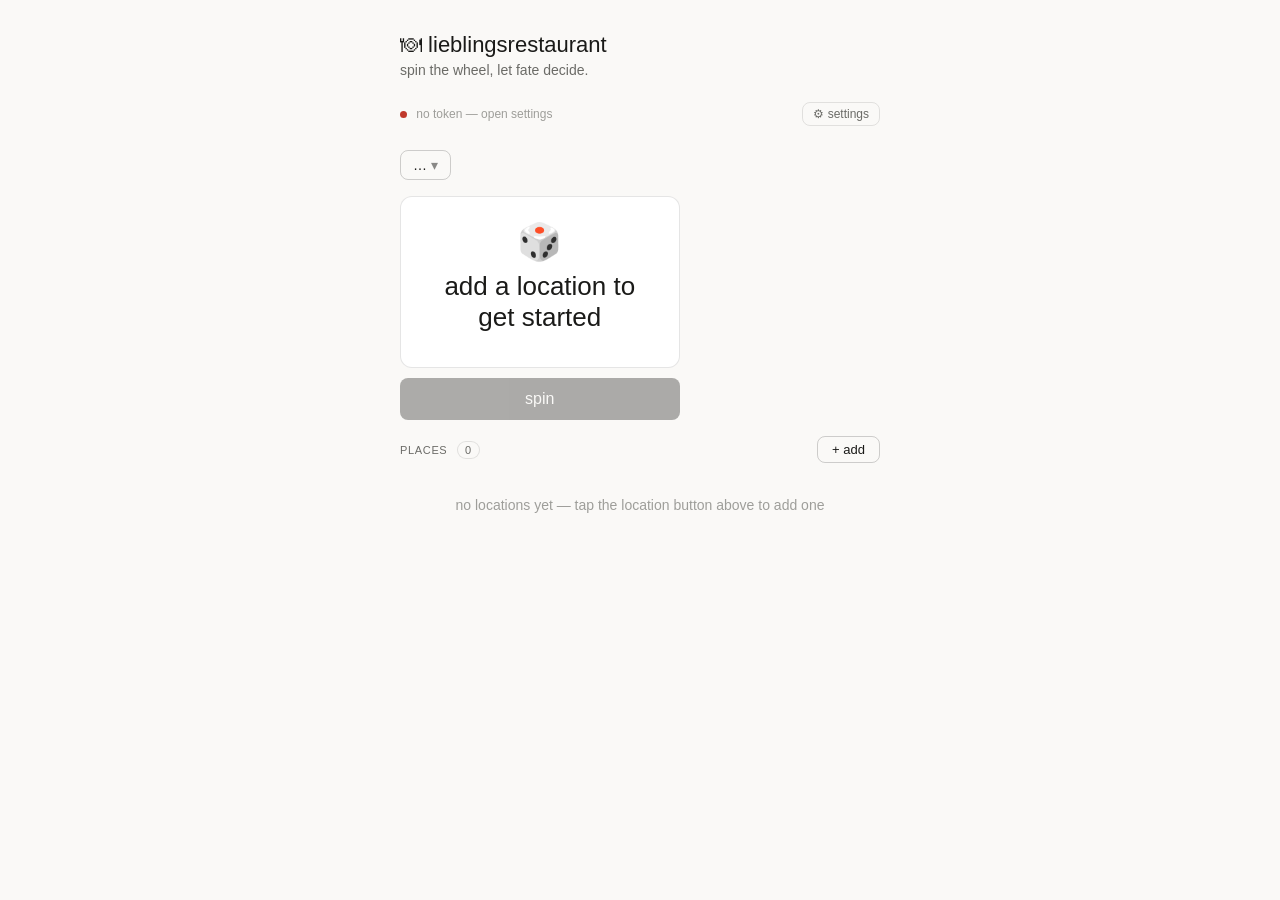
==== commit b0c167a2: "updated tags selection section" ====
--- a/index.html
+++ b/index.html
@@ -73,9 +73,12 @@
     }
     .btn-location:hover { background: var(--border); }
 
+    .spin-split { display: flex; align-items: flex-start; gap: 12px; margin-bottom: 1rem; }
+    .spin-left { flex: 3; min-width: 0; display: flex; flex-direction: column; gap: 10px; }
+
     .spin-zone {
       background: var(--surface); border: 0.5px solid var(--border);
-      border-radius: var(--radius-lg); padding: 1.5rem; margin-bottom: 1rem;
+      border-radius: var(--radius-lg); padding: 1.5rem;
       text-align: center; min-height: 160px; display: flex;
       flex-direction: column; align-items: center; justify-content: center;
     }
@@ -93,11 +96,16 @@
     .btn-spin:active { transform: scale(0.98); }
     .btn-spin:disabled { opacity: 0.35; cursor: not-allowed; }
 
-    .filters { display: flex; gap: 8px; flex-wrap: wrap; margin: 1.25rem 0 1rem; }
+    .filters {
+      flex: 2; min-width: 0; overflow-y: auto;
+      display: grid; grid-template-columns: repeat(2, minmax(0, 1fr));
+      gap: 6px; align-content: start; padding-right: 2px;
+    }
     .tag {
-      padding: 5px 12px; border-radius: 99px; font-size: 13px;
+      padding: 5px 10px; border-radius: 99px; font-size: 12px;
       border: 0.5px solid var(--border); background: var(--surface);
       color: var(--text-secondary); cursor: pointer; transition: all 0.15s;
+      white-space: nowrap; overflow: hidden; text-overflow: ellipsis;
     }
     .tag.active { background: var(--text); color: var(--bg); border-color: var(--text); }
 
@@ -223,7 +231,14 @@
     .ing-row input[type=number] { width: 64px; }
     .ing-row select { width: 68px; padding: 8px 6px; border-radius: var(--radius-md); border: 0.5px solid var(--border-mid); background: var(--bg); color: var(--text); font-size: 13px; }
     .step-row textarea { flex: 1; min-height: 38px; padding: 8px 10px; border-radius: var(--radius-md); border: 0.5px solid var(--border-mid); background: var(--bg); color: var(--text); font-size: 14px; font-family: inherit; resize: vertical; }
-    .step-important-toggle { display: flex; flex-direction: column; align-items: center; font-size: 10px; color: var(--text-hint); gap: 2px; flex-shrink: 0; }
+    .step-important-toggle {
+      width: 38px; height: 38px; border-radius: var(--radius-md); flex-shrink: 0;
+      border: 0.5px solid var(--border-mid); background: transparent; cursor: pointer;
+      display: flex; align-items: center; justify-content: center;
+      font-size: 17px; color: var(--text-hint); transition: background 0.15s, color 0.15s, border-color 0.15s;
+    }
+    .step-important-toggle:hover { background: var(--bg); }
+    .step-important-toggle.active { color: #f0a500; border-color: #f0a500; background: rgba(240,165,0,0.12); }
     .section-block { border: 0.5px solid var(--border-mid); border-radius: var(--radius-md); padding: 10px; margin-bottom: 10px; }
     .section-title-row { display: flex; gap: 6px; margin-bottom: 8px; align-items: center; }
     .section-title-row input { flex: 1; font-weight: 500; padding: 8px 10px; border-radius: var(--radius-md); border: 0.5px solid var(--border-mid); background: var(--bg); color: var(--text); font-size: 14px; }
@@ -248,16 +263,19 @@
     <button class="btn-location" onclick="openLocations()"><span id="currentLocationLabel">…</span> <span style="opacity:.5">▾</span></button>
   </div>
 
-  <div class="spin-zone">
-    <span class="result-emoji" id="resultEmoji">🎲</span>
-    <div class="result-name" id="resultName">loading...</div>
-    <div class="result-meta" id="resultMeta"></div>
-    <div class="result-note" id="resultNote"></div>
-    <button class="btn-secondary" id="viewRecipeBtn" style="display:none; margin-top:10px; width:100%;" onclick="openRecipeDetail(lastSpinIndex)">view recipe →</button>
+  <div class="spin-split">
+    <div class="spin-left">
+      <div class="spin-zone">
+        <span class="result-emoji" id="resultEmoji">🎲</span>
+        <div class="result-name" id="resultName">loading...</div>
+        <div class="result-meta" id="resultMeta"></div>
+        <div class="result-note" id="resultNote"></div>
+        <button class="btn-secondary" id="viewRecipeBtn" style="display:none; margin-top:10px; width:100%;" onclick="openRecipeDetail(lastSpinIndex)">view recipe →</button>
+      </div>
+      <button class="btn-spin" id="spinBtn" onclick="spin()" disabled>spin</button>
+    </div>
+    <div class="filters" id="filters"></div>
   </div>
-  <button class="btn-spin" id="spinBtn" onclick="spin()" disabled>spin</button>
-
-  <div class="filters" id="filters"></div>
 
   <div class="section-head">
     <span class="section-title"><span id="sectionTypeLabel">restaurants</span> <span class="count-badge" id="countBadge">0</span></span>
@@ -1001,16 +1019,20 @@
         textArea.placeholder = 'step text';
         textArea.value = step.text || '';
         textArea.oninput = () => { step.text = textArea.value; };
-        const impLabel = document.createElement('label');
-        impLabel.className = 'step-important-toggle';
-        const impCb = document.createElement('input');
-        impCb.type = 'checkbox'; impCb.checked = !!step.important;
-        impCb.onchange = () => { step.important = impCb.checked; };
-        impLabel.appendChild(impCb); impLabel.appendChild(document.createTextNode('★'));
+        const impBtn = document.createElement('button');
+        impBtn.type = 'button';
+        impBtn.className = 'step-important-toggle' + (step.important ? ' active' : '');
+        impBtn.title = 'mark as important';
+        impBtn.textContent = step.important ? '★' : '☆';
+        impBtn.onclick = () => {
+          step.important = !step.important;
+          impBtn.classList.toggle('active', step.important);
+          impBtn.textContent = step.important ? '★' : '☆';
+        };
         const delStepBtn = document.createElement('button');
         delStepBtn.className = 'btn-icon'; delStepBtn.title = 'remove step'; delStepBtn.textContent = '✕';
         delStepBtn.onclick = () => { sec.steps.splice(sti, 1); renderSectionsEditor(); };
-        stepRow.appendChild(textArea); stepRow.appendChild(impLabel); stepRow.appendChild(delStepBtn);
+        stepRow.appendChild(textArea); stepRow.appendChild(impBtn); stepRow.appendChild(delStepBtn);
         block.appendChild(stepRow);
       });
 
@@ -1150,6 +1172,14 @@
     return items.filter(r => (r.tags || []).includes(activeFilter));
   }
 
+  function syncFilterHeight() {
+    const left = document.querySelector('.spin-left');
+    const filterEl = document.getElementById('filters');
+    if (!left || !filterEl) return;
+    filterEl.style.maxHeight = left.getBoundingClientRect().height + 'px';
+  }
+  window.addEventListener('resize', syncFilterHeight);
+
   function render() {
     if (!currentLocation) {
       document.getElementById('filters').innerHTML = '';
@@ -1180,6 +1210,7 @@
       el.onclick = () => { activeFilter = t; render(); };
       filterEl.appendChild(el);
     });
+    syncFilterHeight();
 
     document.getElementById('countBadge').textContent = items.length;
     const listEl = document.getElementById('list');
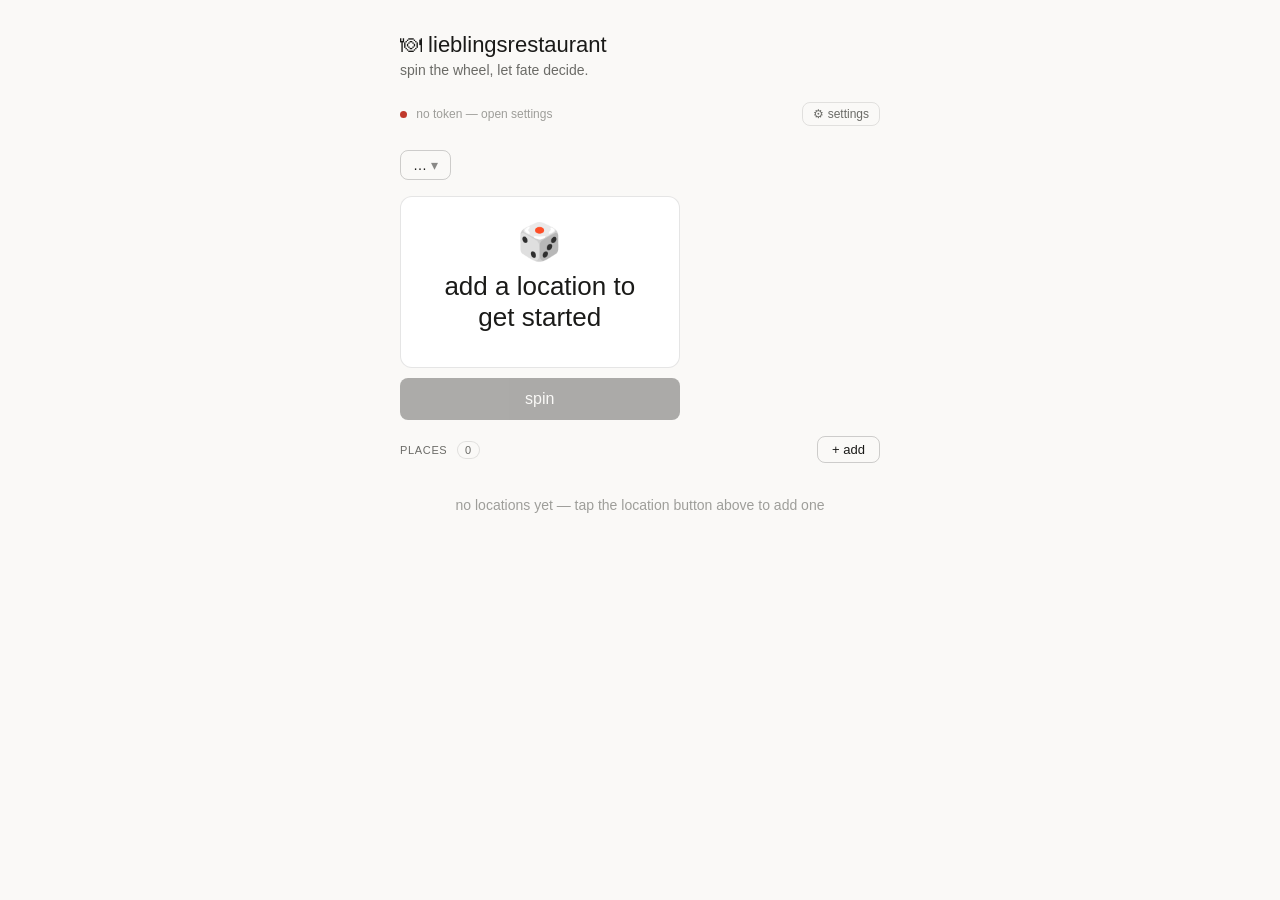
==== commit ac43824a: "split into three files" ====
--- a/index.html
+++ b/index.html
@@ -4,247 +4,7 @@
   <meta charset="UTF-8" />
   <meta name="viewport" content="width=device-width, initial-scale=1.0" />
   <title>lieblingsrestaurant</title>
-  <style>
-    *, *::before, *::after { box-sizing: border-box; margin: 0; padding: 0; }
-
-    :root {
-      --bg: #faf9f7;
-      --surface: #ffffff;
-      --border: rgba(0,0,0,0.1);
-      --border-mid: rgba(0,0,0,0.18);
-      --text: #1a1a18;
-      --text-secondary: #6b6b67;
-      --text-hint: #9e9e9a;
-      --radius-md: 8px;
-      --radius-lg: 12px;
-      --danger: #c0392b;
-    }
-
-    @media (prefers-color-scheme: dark) {
-      :root {
-        --bg: #1a1a18;
-        --surface: #232320;
-        --border: rgba(255,255,255,0.1);
-        --border-mid: rgba(255,255,255,0.2);
-        --text: #f0efe9;
-        --text-secondary: #9e9e9a;
-        --text-hint: #6b6b67;
-      }
-    }
-
-    body {
-      font-family: -apple-system, BlinkMacSystemFont, 'Segoe UI', sans-serif;
-      background: var(--bg);
-      color: var(--text);
-      min-height: 100vh;
-      padding: 2rem 1rem 4rem;
-    }
-
-    .container { max-width: 480px; margin: 0 auto; }
-
-    h1 { font-size: 22px; font-weight: 500; margin-bottom: 4px; }
-    .sub { font-size: 14px; color: var(--text-secondary); margin-bottom: 1.5rem; }
-
-    .status-bar {
-      display: flex; align-items: center; justify-content: space-between;
-      margin-bottom: 1.5rem; font-size: 12px; color: var(--text-hint);
-    }
-    .status-dot {
-      width: 7px; height: 7px; border-radius: 50%;
-      background: #aaa; display: inline-block; margin-right: 6px;
-    }
-    .status-dot.ok { background: #4caf50; }
-    .status-dot.err { background: var(--danger); }
-    .status-dot.loading { background: #f0a500; animation: pulse 1s infinite; }
-    @keyframes pulse { 0%,100%{opacity:1} 50%{opacity:0.4} }
-
-    .btn-settings {
-      background: none; border: 0.5px solid var(--border);
-      border-radius: var(--radius-md); padding: 4px 10px;
-      font-size: 12px; color: var(--text-secondary); cursor: pointer;
-    }
-    .btn-settings:hover { background: var(--border); }
-
-    .location-bar { margin-bottom: 1rem; }
-    .btn-location {
-      background: none; border: 0.5px solid var(--border-mid);
-      border-radius: var(--radius-md); padding: 6px 12px;
-      font-size: 14px; font-weight: 500; color: var(--text); cursor: pointer;
-    }
-    .btn-location:hover { background: var(--border); }
-
-    .spin-split { display: flex; align-items: flex-start; gap: 12px; margin-bottom: 1rem; }
-    .spin-left { flex: 3; min-width: 0; display: flex; flex-direction: column; gap: 10px; }
-
-    .spin-zone {
-      background: var(--surface); border: 0.5px solid var(--border);
-      border-radius: var(--radius-lg); padding: 1.5rem;
-      text-align: center; min-height: 160px; display: flex;
-      flex-direction: column; align-items: center; justify-content: center;
-    }
-    .result-emoji { font-size: 36px; margin-bottom: 8px; display: block; }
-    .result-name { font-size: 26px; font-weight: 500; color: var(--text); margin-bottom: 4px; }
-    .result-meta { font-size: 13px; color: var(--text-secondary); }
-    .result-note { font-size: 13px; color: var(--text-secondary); margin-top: 6px; font-style: italic; }
-
-    .btn-spin {
-      width: 100%; padding: 12px; font-size: 16px; font-weight: 500;
-      background: var(--text); color: var(--bg); border: none;
-      border-radius: var(--radius-md); cursor: pointer; transition: opacity 0.15s, transform 0.1s;
-    }
-    .btn-spin:hover { opacity: 0.85; }
-    .btn-spin:active { transform: scale(0.98); }
-    .btn-spin:disabled { opacity: 0.35; cursor: not-allowed; }
-
-    .filters {
-      flex: 2; min-width: 0; overflow-y: auto;
-      display: grid; grid-template-columns: repeat(2, minmax(0, 1fr));
-      gap: 6px; align-content: start; padding-right: 2px;
-    }
-    .tag {
-      padding: 5px 10px; border-radius: 99px; font-size: 12px;
-      border: 0.5px solid var(--border); background: var(--surface);
-      color: var(--text-secondary); cursor: pointer; transition: all 0.15s;
-      white-space: nowrap; overflow: hidden; text-overflow: ellipsis;
-    }
-    .tag.active { background: var(--text); color: var(--bg); border-color: var(--text); }
-
-    .section-head { display: flex; align-items: center; justify-content: space-between; margin-bottom: 10px; }
-    .section-title { font-size: 11px; font-weight: 500; color: var(--text-secondary); text-transform: uppercase; letter-spacing: 0.06em; }
-    .count-badge {
-      display: inline-block; font-size: 11px; padding: 2px 7px;
-      border-radius: 99px; background: var(--bg); color: var(--text-secondary);
-      margin-left: 6px; border: 0.5px solid var(--border);
-    }
-    .btn-add {
-      padding: 5px 14px; font-size: 13px; border: 0.5px solid var(--border-mid);
-      border-radius: var(--radius-md); background: transparent;
-      cursor: pointer; color: var(--text); transition: background 0.15s;
-    }
-    .btn-add:hover { background: var(--border); }
-
-    .list { display: flex; flex-direction: column; gap: 8px; }
-    .rest-card {
-      display: flex; align-items: center; gap: 12px;
-      background: var(--surface); border: 0.5px solid var(--border);
-      border-radius: var(--radius-md); padding: 10px 14px; transition: border-color 0.15s;
-    }
-    .rest-card:hover { border-color: var(--border-mid); }
-    .rest-icon {
-      width: 36px; height: 36px; border-radius: 50%; background: var(--bg);
-      display: flex; align-items: center; justify-content: center;
-      font-size: 16px; flex-shrink: 0;
-    }
-    .rest-info { flex: 1; min-width: 0; }
-    .rest-name { font-size: 14px; font-weight: 500; color: var(--text); white-space: nowrap; overflow: hidden; text-overflow: ellipsis; }
-    .rest-tags { font-size: 12px; color: var(--text-secondary); margin-top: 1px; }
-    .rest-actions { display: flex; gap: 6px; flex-shrink: 0; }
-    .btn-icon {
-      width: 28px; height: 28px; border-radius: var(--radius-md);
-      border: 0.5px solid var(--border); background: transparent; cursor: pointer;
-      display: flex; align-items: center; justify-content: center;
-      font-size: 13px; color: var(--text-secondary); transition: background 0.15s;
-    }
-    .btn-icon:hover { background: var(--bg); }
-
-    .empty-state { text-align: center; padding: 1.5rem 0; font-size: 14px; color: var(--text-hint); }
-
-    .modal-bg {
-      position: fixed; inset: 0; background: rgba(0,0,0,0.45);
-      display: flex; align-items: center; justify-content: center;
-      z-index: 100; padding: 1rem;
-    }
-    .modal {
-      background: var(--surface); border-radius: var(--radius-lg);
-      padding: 1.5rem; width: 100%; max-width: 400px; border: 0.5px solid var(--border);
-    }
-    .modal h2 { font-size: 18px; font-weight: 500; margin-bottom: 1.25rem; }
-    .field { margin-bottom: 12px; }
-    .field label { display: block; font-size: 12px; color: var(--text-secondary); margin-bottom: 4px; }
-    .field input, .field textarea {
-      width: 100%; padding: 8px 10px; border-radius: var(--radius-md);
-      border: 0.5px solid var(--border-mid); background: var(--bg);
-      color: var(--text); font-size: 14px; font-family: inherit;
-      outline: none; transition: border-color 0.15s;
-    }
-    .field input:focus, .field textarea:focus { border-color: var(--text); }
-    .field textarea { resize: vertical; min-height: 60px; }
-    .modal-btns { display: flex; gap: 8px; margin-top: 1.25rem; }
-    .btn-primary {
-      flex: 1; padding: 9px; border-radius: var(--radius-md);
-      border: none; background: var(--text); color: var(--bg);
-      font-size: 14px; font-weight: 500; cursor: pointer; transition: opacity 0.15s;
-    }
-    .btn-primary:hover { opacity: 0.85; }
-    .btn-primary:disabled { opacity: 0.4; cursor: not-allowed; }
-    .btn-secondary {
-      flex: 1; padding: 9px; border-radius: var(--radius-md);
-      border: 0.5px solid var(--border-mid); background: transparent;
-      color: var(--text); font-size: 14px; cursor: pointer;
-    }
-    .hint { font-size: 12px; color: var(--text-hint); margin-top: 6px; line-height: 1.5; }
-    .hint a { color: var(--text-secondary); }
-    .error-msg { font-size: 13px; color: var(--danger); margin-top: 8px; display: none; }
-
-    /* ── Recipe overlays ─────────────────────────────────────────────────── */
-    .overlay { position: fixed; inset: 0; background: var(--bg); z-index: 200; overflow-y: auto; }
-    .overlay-header {
-      position: sticky; top: 0; background: var(--bg); border-bottom: 0.5px solid var(--border);
-      display: flex; align-items: center; justify-content: space-between; padding: 12px 16px; z-index: 5;
-    }
-    .overlay-title { font-size: 15px; font-weight: 500; }
-    .overlay-actions { display: flex; gap: 6px; }
-    .overlay-body { max-width: 480px; margin: 0 auto; padding: 1.25rem 1rem 4rem; }
-
-    .recipe-header { text-align: center; margin-bottom: 1.5rem; }
-    .recipe-emoji { font-size: 40px; display: block; margin-bottom: 6px; }
-    .recipe-header h2 { font-size: 22px; font-weight: 500; margin-bottom: 6px; }
-    .recipe-meta { font-size: 13px; color: var(--text-secondary); margin-top: 4px; }
-
-    .recipe-block { margin-bottom: 1.5rem; }
-    .recipe-block > .section-title { margin-bottom: 8px; }
-
-    .ingredient-row {
-      display: flex; align-items: center; gap: 10px; padding: 9px 12px;
-      background: var(--surface); border: 0.5px solid var(--border);
-      border-radius: var(--radius-md); font-size: 14px; margin-bottom: 6px; cursor: pointer;
-    }
-    .ingredient-row input[type=checkbox] { width: 16px; height: 16px; flex-shrink: 0; }
-    .ingredient-row.checked { opacity: 0.5; text-decoration: line-through; }
-
-    .step-section { border: 0.5px solid var(--border); border-radius: var(--radius-md); overflow: hidden; margin-bottom: 10px; }
-    .step-section-head {
-      display: flex; align-items: center; justify-content: space-between; padding: 10px 14px;
-      background: var(--surface); cursor: pointer; font-weight: 500; font-size: 14px;
-    }
-    .step-section-head .chev { transition: transform 0.15s; color: var(--text-hint); }
-    .step-section-head.open .chev { transform: rotate(90deg); }
-    .step-section-body { display: none; padding: 4px 14px 12px; }
-    .step-section-body.open { display: block; }
-    .step-item { display: flex; gap: 10px; padding: 8px 0; border-top: 0.5px solid var(--border); font-size: 14px; line-height: 1.5; }
-    .step-item:first-child { border-top: none; }
-    .step-item.important { border-left: 3px solid #f0a500; padding-left: 10px; margin-left: -13px; }
-    .step-num { color: var(--text-hint); font-size: 13px; flex-shrink: 0; width: 18px; }
-
-    /* ── Recipe form editor ──────────────────────────────────────────────── */
-    .ing-row, .step-row { display: flex; gap: 6px; margin-bottom: 6px; align-items: center; }
-    .ing-row input[type=number] { width: 64px; }
-    .ing-row select { width: 68px; padding: 8px 6px; border-radius: var(--radius-md); border: 0.5px solid var(--border-mid); background: var(--bg); color: var(--text); font-size: 13px; }
-    .step-row textarea { flex: 1; min-height: 38px; padding: 8px 10px; border-radius: var(--radius-md); border: 0.5px solid var(--border-mid); background: var(--bg); color: var(--text); font-size: 14px; font-family: inherit; resize: vertical; }
-    .step-important-toggle {
-      width: 38px; height: 38px; border-radius: var(--radius-md); flex-shrink: 0;
-      border: 0.5px solid var(--border-mid); background: transparent; cursor: pointer;
-      display: flex; align-items: center; justify-content: center;
-      font-size: 17px; color: var(--text-hint); transition: background 0.15s, color 0.15s, border-color 0.15s;
-    }
-    .step-important-toggle:hover { background: var(--bg); }
-    .step-important-toggle.active { color: #f0a500; border-color: #f0a500; background: rgba(240,165,0,0.12); }
-    .section-block { border: 0.5px solid var(--border-mid); border-radius: var(--radius-md); padding: 10px; margin-bottom: 10px; }
-    .section-title-row { display: flex; gap: 6px; margin-bottom: 8px; align-items: center; }
-    .section-title-row input { flex: 1; font-weight: 500; padding: 8px 10px; border-radius: var(--radius-md); border: 0.5px solid var(--border-mid); background: var(--bg); color: var(--text); font-size: 14px; }
-    .loc-type-choice { display: flex; gap: 14px; margin: 8px 0; font-size: 13px; color: var(--text-secondary); }
-    .loc-type-choice label { display: flex; align-items: center; gap: 4px; cursor: pointer; }
-  </style>
+  <link rel="stylesheet" href="style.css" />
 </head>
 <body>
 <div class="container">
@@ -411,879 +171,6 @@
   </div>
 </div>
 
-<script>
-  const GITHUB_USER = 'Moozz';
-  const GITHUB_REPO = 'lieblingsrestaurant';
-  const GITHUB_FILE = 'restaurants.json';
-  const RECIPE_FILE = 'recipes.json';
-  const API_URL        = `https://api.github.com/repos/${GITHUB_USER}/${GITHUB_REPO}/contents/${GITHUB_FILE}`;
-  const RECIPE_API_URL = `https://api.github.com/repos/${GITHUB_USER}/${GITHUB_REPO}/contents/${RECIPE_FILE}`;
-  const TOKEN_KEY   = 'lb_github_pat';
-
-  const LOCATION_KEY   = 'lb_current_location';
-  const DEFAULT_LOCATION = 'Bangkok';
-
-  let allData      = { locations: [], restaurants: {} }; // restaurants.json
-  let recipeData   = { locations: [], recipes: {} };      // recipes.json
-  let currentLocation = null;
-  let currentType      = null; // 'restaurant' | 'recipe'
-  let items        = [];   // always === the active location's array, in whichever file
-  let fileSha      = null;
-  let recipeSha    = null;
-  let activeFilter = 'all';
-  let editIndex    = -1;
-  let lastSpinIndex = -1;
-
-  const getToken = () => localStorage.getItem(TOKEN_KEY) || '';
-
-  function setStatus(state, text) {
-    const dot = document.getElementById('statusDot');
-    dot.className = 'status-dot' + (state ? ' ' + state : '');
-    document.getElementById('statusText').textContent = text;
-  }
-
-  // ── GitHub helpers ───────────────────────────────────────────────────────────
-
-  function ghHeaders() {
-    return {
-      'Authorization': `Bearer ${getToken()}`,
-      'Accept': 'application/vnd.github+json',
-      'Content-Type': 'application/json'
-    };
-  }
-
-  // Safe UTF-8 base64 encode/decode (handles Thai and all unicode)
-  function b64encode(str) {
-    return btoa(encodeURIComponent(str).replace(/%([0-9A-F]{2})/g, (_, p1) => String.fromCharCode('0x' + p1)));
-  }
-  function b64decode(str) {
-    return decodeURIComponent(atob(str).split('').map(c => '%' + ('00' + c.charCodeAt(0).toString(16)).slice(-2)).join(''));
-  }
-
-  function migrateTags(list) {
-    let changed = false;
-    const newList = list.map(r => {
-      if (!r.cuisine && !r.tags) return r;
-      const merged = [
-        ...(r.cuisine ? r.cuisine.split(',').map(t => t.trim()) : []),
-        ...(r.tags || [])
-      ].map(t => t.toLowerCase()).filter(Boolean);
-      const deduped = [...new Set(merged)];
-      const { cuisine, ...rest } = r;
-      if (JSON.stringify(deduped) !== JSON.stringify(r.tags) || cuisine !== undefined) changed = true;
-      return { ...rest, tags: deduped };
-    });
-    return { list: newList, changed };
-  }
-
-  // Normalizes whatever shape came from GitHub into { locations: [...], restaurants: { loc: [...] } }.
-  // Handles the pre-location format (a flat array) by folding it into a single default location.
-  function normalizeData(raw) {
-    let changed = false;
-    let data;
-    if (Array.isArray(raw)) {
-      data = { locations: [DEFAULT_LOCATION], restaurants: { [DEFAULT_LOCATION]: raw } };
-      changed = true;
-    } else {
-      const locations = Array.isArray(raw.locations) && raw.locations.length
-        ? raw.locations
-        : Object.keys(raw.restaurants || {});
-      data = { locations, restaurants: raw.restaurants || {} };
-    }
-    if (!data.locations.length) {
-      data.locations = [DEFAULT_LOCATION];
-      changed = true;
-    }
-    data.locations.forEach(loc => {
-      if (!Array.isArray(data.restaurants[loc])) { data.restaurants[loc] = []; changed = true; }
-    });
-    data.locations.forEach(loc => {
-      const { list, changed: c } = migrateTags(data.restaurants[loc]);
-      data.restaurants[loc] = list;
-      if (c) changed = true;
-    });
-    return { data, changed };
-  }
-
-  // Normalizes whatever shape came from GitHub into { locations: [...], recipes: { loc: [...] } }.
-  function normalizeRecipeData(raw) {
-    let changed = false;
-    let data;
-    if (!raw || typeof raw !== 'object' || Array.isArray(raw)) {
-      data = { locations: [], recipes: {} };
-    } else {
-      const locations = Array.isArray(raw.locations) ? raw.locations : Object.keys(raw.recipes || {});
-      data = { locations, recipes: raw.recipes || {} };
-    }
-    data.locations.forEach(loc => {
-      if (!Array.isArray(data.recipes[loc])) { data.recipes[loc] = []; changed = true; }
-    });
-    return { data, changed };
-  }
-
-  function pickCurrentLocation() {
-    const combined = [
-      ...allData.locations.map(name => ({ name, type: 'restaurant' })),
-      ...recipeData.locations.map(name => ({ name, type: 'recipe' }))
-    ];
-    if (!combined.length) {
-      currentLocation = null; currentType = null; items = [];
-      updateLocationLabel();
-      return;
-    }
-    let saved = null;
-    try { saved = JSON.parse(localStorage.getItem(LOCATION_KEY) || 'null'); } catch (e) {}
-    const match = (saved && combined.find(l => l.name === saved.name && l.type === saved.type)) || combined[0];
-    currentLocation = match.name;
-    currentType = match.type;
-    localStorage.setItem(LOCATION_KEY, JSON.stringify(match));
-    items = currentType === 'recipe' ? recipeData.recipes[currentLocation] : allData.restaurants[currentLocation];
-    updateLocationLabel();
-  }
-
-  function updateLocationLabel() {
-    const icon = currentType === 'recipe' ? '🍳' : '📍';
-    document.getElementById('currentLocationLabel').textContent = currentLocation ? `${icon} ${currentLocation}` : 'add a location';
-  }
-
-  async function loadRestaurants() {
-    const res = await fetch(API_URL, { headers: ghHeaders() });
-    if (res.status === 404) {
-      allData = { locations: [DEFAULT_LOCATION], restaurants: { [DEFAULT_LOCATION]: [] } };
-      fileSha = null;
-      return;
-    }
-    if (!res.ok) throw new Error(`GitHub ${res.status}`);
-    const data = await res.json();
-    fileSha = data.sha;
-    const raw = JSON.parse(b64decode(data.content.replace(/\n/g, '')));
-    const { data: normalized, changed } = normalizeData(raw);
-    allData = normalized;
-    if (changed) await pushRestaurants();
-  }
-
-  async function loadRecipes() {
-    const res = await fetch(RECIPE_API_URL, { headers: ghHeaders() });
-    if (res.status === 404) {
-      recipeData = { locations: [], recipes: {} };
-      recipeSha = null;
-      return;
-    }
-    if (!res.ok) throw new Error(`GitHub ${res.status}`);
-    const data = await res.json();
-    recipeSha = data.sha;
-    const raw = JSON.parse(b64decode(data.content.replace(/\n/g, '')));
-    const { data: normalized, changed } = normalizeRecipeData(raw);
-    recipeData = normalized;
-    if (changed) await pushRecipes();
-  }
-
-  async function loadAll() {
-    if (!getToken()) {
-      setStatus('err', 'no token — open settings');
-      document.getElementById('resultName').textContent = 'connect github to get started';
-      render();
-      return;
-    }
-    setStatus('loading', 'syncing...');
-    let restaurantError = null, recipeError = null;
-    try { await loadRestaurants(); } catch (e) { restaurantError = e.message; }
-    try { await loadRecipes(); } catch (e) { recipeError = e.message; }
-    pickCurrentLocation();
-    if (restaurantError || recipeError) {
-      setStatus('err', 'sync issue — ' + (restaurantError || recipeError));
-      document.getElementById('resultName').textContent = 'could not fully sync — check settings';
-    } else {
-      const rCount = allData.locations.reduce((sum, loc) => sum + (allData.restaurants[loc] || []).length, 0);
-      const cCount = recipeData.locations.reduce((sum, loc) => sum + (recipeData.recipes[loc] || []).length, 0);
-      setStatus('ok', `synced · ${rCount} place${rCount !== 1 ? 's' : ''} · ${cCount} recipe${cCount !== 1 ? 's' : ''}`);
-    }
-    render();
-  }
-
-  async function pushRestaurants() {
-    const content = b64encode(JSON.stringify(allData, null, 2));
-    const total = allData.locations.reduce((sum, loc) => sum + allData.restaurants[loc].length, 0);
-    const body = {
-      message: fileSha ? `update restaurants (${total} total across ${allData.locations.length} location${allData.locations.length !== 1 ? 's' : ''})` : 'create restaurants.json',
-      content,
-      ...(fileSha ? { sha: fileSha } : {})
-    };
-    const res = await fetch(API_URL, { method: 'PUT', headers: ghHeaders(), body: JSON.stringify(body) });
-    if (!res.ok) { const e = await res.json(); throw new Error(e.message || `GitHub ${res.status}`); }
-    fileSha = (await res.json()).content.sha;
-  }
-
-  async function pushRecipes() {
-    const content = b64encode(JSON.stringify(recipeData, null, 2));
-    const total = recipeData.locations.reduce((sum, loc) => sum + (recipeData.recipes[loc] || []).length, 0);
-    const body = {
-      message: recipeSha ? `update recipes (${total} total across ${recipeData.locations.length} location${recipeData.locations.length !== 1 ? 's' : ''})` : 'create recipes.json',
-      content,
-      ...(recipeSha ? { sha: recipeSha } : {})
-    };
-    const res = await fetch(RECIPE_API_URL, { method: 'PUT', headers: ghHeaders(), body: JSON.stringify(body) });
-    if (!res.ok) { const e = await res.json(); throw new Error(e.message || `GitHub ${res.status}`); }
-    recipeSha = (await res.json()).content.sha;
-  }
-
-  // ── Settings ─────────────────────────────────────────────────────────────────
-
-  function openSettings() {
-    document.getElementById('sToken').value = getToken();
-    document.getElementById('settingsError').style.display = 'none';
-    document.getElementById('settingsModal').style.display = 'flex';
-    setTimeout(() => document.getElementById('sToken').focus(), 50);
-  }
-  function closeSettings() { document.getElementById('settingsModal').style.display = 'none'; }
-
-  async function saveSettings() {
-    const token = document.getElementById('sToken').value.trim();
-    const errEl = document.getElementById('settingsError');
-    const btn   = document.getElementById('settingsSaveBtn');
-    if (!token) { errEl.textContent = 'please enter a token'; errEl.style.display = 'block'; return; }
-    btn.disabled = true; btn.textContent = 'connecting...'; errEl.style.display = 'none';
-    try {
-      const res = await fetch(`https://api.github.com/repos/${GITHUB_USER}/${GITHUB_REPO}`, {
-        headers: { 'Authorization': `Bearer ${token}`, 'Accept': 'application/vnd.github+json' }
-      });
-      if (res.status === 401) throw new Error('invalid token');
-      if (res.status === 404) throw new Error('repo not found — check token has repo scope');
-      if (!res.ok) throw new Error(`GitHub ${res.status}`);
-      localStorage.setItem(TOKEN_KEY, token);
-      closeSettings();
-      loadAll();
-    } catch (e) {
-      errEl.textContent = e.message; errEl.style.display = 'block';
-    } finally {
-      btn.disabled = false; btn.textContent = 'save & connect';
-    }
-  }
-
-  // ── Locations ────────────────────────────────────────────────────────────────
-
-  function switchLocation(name, type) {
-    if (name === currentLocation && type === currentType) { closeLocations(); return; }
-    currentLocation = name;
-    currentType = type;
-    localStorage.setItem(LOCATION_KEY, JSON.stringify({ name, type }));
-    items = type === 'recipe' ? recipeData.recipes[name] : allData.restaurants[name];
-    activeFilter = 'all';
-    updateLocationLabel();
-    closeLocations();
-    render();
-  }
-
-  function renderLocationsList() {
-    const el = document.getElementById('locationsList');
-    el.innerHTML = '';
-    const combined = [
-      ...allData.locations.map(name => ({ name, type: 'restaurant' })),
-      ...recipeData.locations.map(name => ({ name, type: 'recipe' }))
-    ];
-    if (!combined.length) {
-      el.innerHTML = '<p class="empty-state">no locations yet — add one below</p>';
-      return;
-    }
-    combined.forEach(({ name, type }) => {
-      const count = type === 'recipe' ? (recipeData.recipes[name] || []).length : (allData.restaurants[name] || []).length;
-      const isCurrent = name === currentLocation && type === currentType;
-      const row = document.createElement('div');
-      row.className = 'rest-card';
-
-      const icon = document.createElement('div');
-      icon.className = 'rest-icon';
-      icon.textContent = type === 'recipe' ? '🍳' : '📍';
-
-      const info = document.createElement('div');
-      info.className = 'rest-info';
-      const nameEl = document.createElement('div');
-      nameEl.className = 'rest-name';
-      nameEl.textContent = name + (isCurrent ? ' (current)' : '');
-      const metaEl = document.createElement('div');
-      metaEl.className = 'rest-tags';
-      metaEl.textContent = `${type === 'recipe' ? 'recipes' : 'restaurants'} · ${count} item${count !== 1 ? 's' : ''}`;
-      info.appendChild(nameEl); info.appendChild(metaEl);
-
-      const actions = document.createElement('div');
-      actions.className = 'rest-actions';
-      if (!isCurrent) {
-        const useBtn = document.createElement('button');
-        useBtn.className = 'btn-icon'; useBtn.title = 'switch to this location'; useBtn.textContent = '→';
-        useBtn.onclick = () => switchLocation(name, type);
-        actions.appendChild(useBtn);
-      }
-      const delBtn = document.createElement('button');
-      delBtn.className = 'btn-icon'; delBtn.title = 'delete location'; delBtn.textContent = '✕';
-      delBtn.onclick = () => deleteLocation(name, type);
-      actions.appendChild(delBtn);
-
-      row.appendChild(icon); row.appendChild(info); row.appendChild(actions);
-      el.appendChild(row);
-    });
-  }
-
-  function openLocations() {
-    document.getElementById('locationsError').style.display = 'none';
-    document.getElementById('fNewLocation').value = '';
-    renderLocationsList();
-    document.getElementById('locationsModal').style.display = 'flex';
-  }
-  function closeLocations() { document.getElementById('locationsModal').style.display = 'none'; }
-
-  async function addLocation() {
-    const input = document.getElementById('fNewLocation');
-    const name  = input.value.trim();
-    const type  = document.querySelector('input[name="newLocType"]:checked').value;
-    const errEl = document.getElementById('locationsError');
-    errEl.style.display = 'none';
-    if (!name) { errEl.textContent = 'enter a location name'; errEl.style.display = 'block'; return; }
-    const existsSameType = type === 'recipe'
-      ? recipeData.locations.some(l => l.toLowerCase() === name.toLowerCase())
-      : allData.locations.some(l => l.toLowerCase() === name.toLowerCase());
-    if (existsSameType) { errEl.textContent = 'that location already exists'; errEl.style.display = 'block'; return; }
-
-    if (type === 'recipe') { recipeData.locations.push(name); recipeData.recipes[name] = []; }
-    else { allData.locations.push(name); allData.restaurants[name] = []; }
-
-    try {
-      if (type === 'recipe') await pushRecipes(); else await pushRestaurants();
-      input.value = '';
-      switchLocation(name, type);
-      openLocations(); // reopen so the modal reflects the updated location list
-    } catch (e) {
-      if (type === 'recipe') { recipeData.locations.pop(); delete recipeData.recipes[name]; }
-      else { allData.locations.pop(); delete allData.restaurants[name]; }
-      errEl.textContent = 'failed to save: ' + e.message; errEl.style.display = 'block';
-    }
-  }
-
-  async function deleteLocation(name, type) {
-    const isRecipe = type === 'recipe';
-    const store = isRecipe ? recipeData : allData;
-    const key   = isRecipe ? 'recipes' : 'restaurants';
-    const count = (store[key][name] || []).length;
-    if (!confirm(`Delete location "${name}"${count ? ` and its ${count} item${count !== 1 ? 's' : ''}` : ''}? This can't be undone.`)) return;
-    const backupLocations = [...store.locations];
-    const backupList = store[key][name];
-    store.locations = store.locations.filter(l => l !== name);
-    delete store[key][name];
-    const wasCurrent = name === currentLocation && type === currentType;
-    try {
-      if (isRecipe) await pushRecipes(); else await pushRestaurants();
-      if (wasCurrent) { pickCurrentLocation(); render(); }
-      renderLocationsList();
-    } catch (e) {
-      store.locations = backupLocations;
-      store[key][name] = backupList;
-      const errEl = document.getElementById('locationsError');
-      errEl.textContent = 'failed to delete: ' + e.message; errEl.style.display = 'block';
-    }
-  }
-
-  // ── Restaurant CRUD ──────────────────────────────────────────────────────────
-
-  function openModal(idx) {
-    editIndex = idx !== undefined ? idx : -1;
-    document.getElementById('modalTitle').textContent = editIndex >= 0 ? 'edit restaurant' : 'add a restaurant';
-    const r = editIndex >= 0 ? items[editIndex] : {};
-    document.getElementById('fName').value    = r.name  || '';
-    document.getElementById('fCuisine').value = (r.tags || []).join(', ');
-    document.getElementById('fEmoji').value   = r.emoji || '';
-    document.getElementById('fNote').value    = r.note    || '';
-    document.getElementById('saveError').style.display = 'none';
-    document.getElementById('saveBtn').disabled = false;
-    document.getElementById('saveBtn').textContent = 'save';
-    document.getElementById('modal').style.display = 'flex';
-    setTimeout(() => document.getElementById('fName').focus(), 50);
-  }
-  function closeModal() { document.getElementById('modal').style.display = 'none'; }
-
-  async function saveRestaurant() {
-    const name  = document.getElementById('fName').value.trim();
-    const errEl = document.getElementById('saveError');
-    const btn   = document.getElementById('saveBtn');
-    if (!name) { errEl.textContent = 'name is required'; errEl.style.display = 'block'; return; }
-
-    const obj = {
-      name,
-      tags:  document.getElementById('fCuisine').value.split(',').map(t => t.trim().toLowerCase()).filter(Boolean),
-      emoji: document.getElementById('fEmoji').value.trim() || '🍽',
-      note:  document.getElementById('fNote').value.trim()
-    };
-
-    btn.disabled = true; btn.textContent = 'saving...'; errEl.style.display = 'none';
-    const backup = editIndex >= 0 ? { ...items[editIndex] } : null;
-    if (editIndex >= 0) items[editIndex] = obj; else items.push(obj);
-
-    try {
-      await pushRestaurants();
-      closeModal(); render();
-    } catch (e) {
-      if (editIndex >= 0) items[editIndex] = backup; else items.pop();
-      errEl.textContent = 'failed to save: ' + e.message; errEl.style.display = 'block';
-      btn.disabled = false; btn.textContent = 'save';
-    }
-  }
-
-  async function deleteRestaurant(i) {
-    if (!confirm(`Remove "${items[i].name}"?`)) return;
-    const removed = items.splice(i, 1)[0];
-    render();
-    try {
-      await pushRestaurants();
-    } catch (e) {
-      items.splice(i, 0, removed);
-      render();
-      alert('delete failed: ' + e.message);
-    }
-  }
-
-  // ── Recipe detail view ──────────────────────────────────────────────────────
-
-  let recipeDetailIndex = -1;
-
-  function formatRecipeTime(r) {
-    const total = (r.prepTime || 0) + (r.cookTime || 0);
-    return total ? `⏱ ${total} min` : '';
-  }
-
-  function openRecipeDetail(idx) {
-    const r = items[idx];
-    if (!r) return;
-    recipeDetailIndex = idx;
-    document.getElementById('rdEmoji').textContent = r.emoji || '🍳';
-    document.getElementById('rdName').textContent = r.name;
-    document.getElementById('rdTags').textContent = (r.tags || []).join(' · ');
-    const metaParts = [];
-    const t = formatRecipeTime(r);
-    if (t) metaParts.push(t);
-    if (r.servings) metaParts.push(`serves ${r.servings}`);
-    document.getElementById('rdMeta').textContent = metaParts.join(' · ');
-    document.getElementById('rdNote').textContent = r.note || '';
-
-    const ingEl = document.getElementById('rdIngredients');
-    ingEl.innerHTML = '';
-    if (!(r.ingredients || []).length) {
-      ingEl.innerHTML = '<p class="empty-state">no ingredients listed</p>';
-    } else {
-      r.ingredients.forEach(ing => {
-        const row = document.createElement('label');
-        row.className = 'ingredient-row';
-        const cb = document.createElement('input');
-        cb.type = 'checkbox';
-        cb.onchange = () => row.classList.toggle('checked', cb.checked);
-        const span = document.createElement('span');
-        const amt = (ing.amount !== null && ing.amount !== undefined) ? `${ing.amount}${ing.unit || ''} ` : '';
-        span.textContent = `${amt}${ing.name}`;
-        row.appendChild(cb); row.appendChild(span);
-        ingEl.appendChild(row);
-      });
-    }
-
-    const secEl = document.getElementById('rdSections');
-    secEl.innerHTML = '';
-    if (!(r.sections || []).length) {
-      secEl.innerHTML = '<p class="empty-state">no instructions yet</p>';
-    } else {
-      r.sections.forEach((sec, si) => {
-        const block = document.createElement('div');
-        block.className = 'step-section';
-        const head = document.createElement('div');
-        head.className = 'step-section-head' + (si === 0 ? ' open' : '');
-        head.innerHTML = `<span>${sec.title}</span><span class="chev">›</span>`;
-        const body = document.createElement('div');
-        body.className = 'step-section-body' + (si === 0 ? ' open' : '');
-        (sec.steps || []).forEach((step, i) => {
-          const stepEl = document.createElement('div');
-          stepEl.className = 'step-item' + (step.important ? ' important' : '');
-          stepEl.innerHTML = `<span class="step-num">${i + 1}${step.important ? ' ★' : ''}</span><span>${step.text}</span>`;
-          body.appendChild(stepEl);
-        });
-        head.onclick = () => { head.classList.toggle('open'); body.classList.toggle('open'); };
-        block.appendChild(head); block.appendChild(body);
-        secEl.appendChild(block);
-      });
-    }
-
-    document.getElementById('recipeDetailOverlay').style.display = 'block';
-    window.scrollTo(0, 0);
-  }
-  function closeRecipeDetail() { document.getElementById('recipeDetailOverlay').style.display = 'none'; }
-  function editFromDetail() { const idx = recipeDetailIndex; closeRecipeDetail(); openRecipeForm(idx); }
-  function deleteFromDetail() { const idx = recipeDetailIndex; closeRecipeDetail(); deleteRecipe(idx); }
-
-  // ── Recipe add/edit form ────────────────────────────────────────────────────
-
-  let recipeFormIndex = -1;
-  let formIngredients = [];
-  let formSections = [];
-  const UNIT_OPTIONS = ['', 'g', 'kg', 'ml', 'pcs'];
-
-  function handleAddClick() {
-    if (currentType === 'recipe') openRecipeForm(); else openModal();
-  }
-
-  function openRecipeForm(idx) {
-    recipeFormIndex = idx !== undefined ? idx : -1;
-    const r = recipeFormIndex >= 0 ? items[recipeFormIndex] : {};
-    document.getElementById('recipeFormTitle').textContent = recipeFormIndex >= 0 ? 'edit recipe' : 'add a recipe';
-    document.getElementById('rfPaste').value = '';
-    document.getElementById('rfPasteError').style.display = 'none';
-    document.getElementById('rfName').value = r.name || '';
-    document.getElementById('rfTags').value = (r.tags || []).join(', ');
-    document.getElementById('rfEmoji').value = r.emoji || '';
-    document.getElementById('rfNote').value = r.note || '';
-    document.getElementById('rfServings').value = r.servings || '';
-    document.getElementById('rfPrepTime').value = r.prepTime || '';
-    document.getElementById('rfCookTime').value = r.cookTime || '';
-    formIngredients = JSON.parse(JSON.stringify(r.ingredients || []));
-    formSections = JSON.parse(JSON.stringify(r.sections || (recipeFormIndex < 0 ? [{ title: 'Prep', steps: [] }, { title: 'Cook', steps: [] }] : [])));
-    document.getElementById('recipeFormError').style.display = 'none';
-    renderIngredientsEditor();
-    renderSectionsEditor();
-    document.getElementById('recipeFormOverlay').style.display = 'block';
-    window.scrollTo(0, 0);
-  }
-  function closeRecipeForm() { document.getElementById('recipeFormOverlay').style.display = 'none'; }
-
-  function renderIngredientsEditor() {
-    const el = document.getElementById('rfIngredientsList');
-    el.innerHTML = '';
-    formIngredients.forEach((ing, i) => {
-      const row = document.createElement('div');
-      row.className = 'ing-row';
-
-      const amtInput = document.createElement('input');
-      amtInput.type = 'number'; amtInput.step = 'any'; amtInput.placeholder = 'amt';
-      amtInput.value = ing.amount ?? '';
-      amtInput.oninput = () => { ing.amount = amtInput.value === '' ? null : parseFloat(amtInput.value); };
-
-      const unitSelect = document.createElement('select');
-      UNIT_OPTIONS.forEach(u => {
-        const opt = document.createElement('option');
-        opt.value = u; opt.textContent = u || '—';
-        if (u === (ing.unit || '')) opt.selected = true;
-        unitSelect.appendChild(opt);
-      });
-      unitSelect.onchange = () => { ing.unit = unitSelect.value || null; };
-
-      const nameInput = document.createElement('input');
-      nameInput.type = 'text'; nameInput.placeholder = 'ingredient name'; nameInput.style.flex = '1';
-      nameInput.value = ing.name || '';
-      nameInput.oninput = () => { ing.name = nameInput.value; };
-
-      const delBtn = document.createElement('button');
-      delBtn.className = 'btn-icon'; delBtn.title = 'remove'; delBtn.textContent = '✕';
-      delBtn.onclick = () => { formIngredients.splice(i, 1); renderIngredientsEditor(); };
-
-      row.appendChild(amtInput); row.appendChild(unitSelect); row.appendChild(nameInput); row.appendChild(delBtn);
-      el.appendChild(row);
-    });
-  }
-  function addIngredientRow() {
-    formIngredients.push({ name: '', amount: null, unit: null });
-    renderIngredientsEditor();
-  }
-
-  function renderSectionsEditor() {
-    const el = document.getElementById('rfSectionsList');
-    el.innerHTML = '';
-    formSections.forEach((sec, si) => {
-      sec.steps = sec.steps || [];
-      const block = document.createElement('div');
-      block.className = 'section-block';
-
-      const titleRow = document.createElement('div');
-      titleRow.className = 'section-title-row';
-      const titleInput = document.createElement('input');
-      titleInput.type = 'text'; titleInput.placeholder = 'section title';
-      titleInput.value = sec.title || '';
-      titleInput.oninput = () => { sec.title = titleInput.value; };
-      const upBtn = document.createElement('button');
-      upBtn.className = 'btn-icon'; upBtn.title = 'move up'; upBtn.textContent = '↑';
-      upBtn.onclick = () => { if (si > 0) { [formSections[si - 1], formSections[si]] = [formSections[si], formSections[si - 1]]; renderSectionsEditor(); } };
-      const downBtn = document.createElement('button');
-      downBtn.className = 'btn-icon'; downBtn.title = 'move down'; downBtn.textContent = '↓';
-      downBtn.onclick = () => { if (si < formSections.length - 1) { [formSections[si + 1], formSections[si]] = [formSections[si], formSections[si + 1]]; renderSectionsEditor(); } };
-      const delSecBtn = document.createElement('button');
-      delSecBtn.className = 'btn-icon'; delSecBtn.title = 'remove section'; delSecBtn.textContent = '✕';
-      delSecBtn.onclick = () => { formSections.splice(si, 1); renderSectionsEditor(); };
-      titleRow.appendChild(titleInput); titleRow.appendChild(upBtn); titleRow.appendChild(downBtn); titleRow.appendChild(delSecBtn);
-      block.appendChild(titleRow);
-
-      sec.steps.forEach((step, sti) => {
-        const stepRow = document.createElement('div');
-        stepRow.className = 'step-row';
-        const textArea = document.createElement('textarea');
-        textArea.placeholder = 'step text';
-        textArea.value = step.text || '';
-        textArea.oninput = () => { step.text = textArea.value; };
-        const impBtn = document.createElement('button');
-        impBtn.type = 'button';
-        impBtn.className = 'step-important-toggle' + (step.important ? ' active' : '');
-        impBtn.title = 'mark as important';
-        impBtn.textContent = step.important ? '★' : '☆';
-        impBtn.onclick = () => {
-          step.important = !step.important;
-          impBtn.classList.toggle('active', step.important);
-          impBtn.textContent = step.important ? '★' : '☆';
-        };
-        const delStepBtn = document.createElement('button');
-        delStepBtn.className = 'btn-icon'; delStepBtn.title = 'remove step'; delStepBtn.textContent = '✕';
-        delStepBtn.onclick = () => { sec.steps.splice(sti, 1); renderSectionsEditor(); };
-        stepRow.appendChild(textArea); stepRow.appendChild(impBtn); stepRow.appendChild(delStepBtn);
-        block.appendChild(stepRow);
-      });
-
-      const addStepBtn = document.createElement('button');
-      addStepBtn.className = 'btn-add';
-      addStepBtn.textContent = '+ add step';
-      addStepBtn.onclick = () => { sec.steps.push({ text: '', important: false }); renderSectionsEditor(); };
-      block.appendChild(addStepBtn);
-
-      el.appendChild(block);
-    });
-  }
-  function addSectionBlock() {
-    formSections.push({ title: '', steps: [] });
-    renderSectionsEditor();
-  }
-
-  function parsePastedRecipe() {
-    const raw = document.getElementById('rfPaste').value.trim();
-    const errEl = document.getElementById('rfPasteError');
-    errEl.style.display = 'none';
-    if (!raw) { errEl.textContent = 'paste a recipe JSON blob first'; errEl.style.display = 'block'; return; }
-    let parsed;
-    try { parsed = JSON.parse(raw); } catch (e) { errEl.textContent = 'invalid JSON: ' + e.message; errEl.style.display = 'block'; return; }
-    document.getElementById('rfName').value = parsed.name || '';
-    document.getElementById('rfTags').value = (parsed.tags || []).join(', ');
-    document.getElementById('rfEmoji').value = parsed.emoji || '';
-    document.getElementById('rfNote').value = parsed.note || '';
-    document.getElementById('rfServings').value = parsed.servings || '';
-    document.getElementById('rfPrepTime').value = parsed.prepTime || '';
-    document.getElementById('rfCookTime').value = parsed.cookTime || '';
-    formIngredients = Array.isArray(parsed.ingredients) ? parsed.ingredients : [];
-    formSections = Array.isArray(parsed.sections) ? parsed.sections : [];
-    renderIngredientsEditor();
-    renderSectionsEditor();
-  }
-
-  async function saveRecipe() {
-    const name = document.getElementById('rfName').value.trim();
-    const errEl = document.getElementById('recipeFormError');
-    const btn = document.getElementById('recipeSaveBtn');
-    errEl.style.display = 'none';
-    if (!name) { errEl.textContent = 'name is required'; errEl.style.display = 'block'; return; }
-
-    const obj = {
-      name,
-      tags: document.getElementById('rfTags').value.split(',').map(t => t.trim().toLowerCase()).filter(Boolean),
-      emoji: document.getElementById('rfEmoji').value.trim() || '🍳',
-      note: document.getElementById('rfNote').value.trim(),
-      servings: parseInt(document.getElementById('rfServings').value) || null,
-      prepTime: parseInt(document.getElementById('rfPrepTime').value) || null,
-      cookTime: parseInt(document.getElementById('rfCookTime').value) || null,
-      ingredients: formIngredients.filter(i => (i.name || '').trim()).map(i => ({ name: i.name.trim(), amount: (i.amount ?? null), unit: i.unit || null })),
-      sections: formSections.filter(s => (s.title || '').trim() || (s.steps || []).length).map(s => ({
-        title: (s.title || '').trim() || 'steps',
-        steps: (s.steps || []).filter(st => (st.text || '').trim()).map(st => ({ text: st.text.trim(), important: !!st.important }))
-      }))
-    };
-
-    btn.disabled = true; btn.textContent = 'saving...';
-    const backup = recipeFormIndex >= 0 ? { ...items[recipeFormIndex] } : null;
-    if (recipeFormIndex >= 0) items[recipeFormIndex] = obj; else items.push(obj);
-
-    try {
-      await pushRecipes();
-      closeRecipeForm();
-      render();
-    } catch (e) {
-      if (recipeFormIndex >= 0) items[recipeFormIndex] = backup; else items.pop();
-      errEl.textContent = 'failed to save: ' + e.message; errEl.style.display = 'block';
-    } finally {
-      btn.disabled = false; btn.textContent = 'save';
-    }
-  }
-
-  async function deleteRecipe(i) {
-    if (!confirm(`Remove "${items[i].name}"?`)) return;
-    const removed = items.splice(i, 1)[0];
-    render();
-    try {
-      await pushRecipes();
-    } catch (e) {
-      items.splice(i, 0, removed);
-      render();
-      alert('delete failed: ' + e.message);
-    }
-  }
-
-  // ── Spin ──────────────────────────────────────────────────────────────────────
-
-  let lastSpinItem = null;
-
-  function spin() {
-    const pool = getFiltered();
-    if (!pool.length) return;
-    const btn = document.getElementById('spinBtn');
-    btn.disabled = true;
-    document.getElementById('viewRecipeBtn').style.display = 'none';
-    let count = 0;
-    const total = 12 + Math.floor(Math.random() * 8);
-    const tick = setInterval(() => {
-      const r = pool[Math.floor(Math.random() * pool.length)];
-      lastSpinItem = r;
-      document.getElementById('resultEmoji').textContent = r.emoji || (currentType === 'recipe' ? '🍳' : '🍽');
-      document.getElementById('resultName').textContent  = r.name;
-      if (currentType === 'recipe') {
-        const meta = [...(r.tags || [])];
-        const t = formatRecipeTime(r);
-        if (t) meta.push(t);
-        if (r.servings) meta.push(`serves ${r.servings}`);
-        document.getElementById('resultMeta').textContent = meta.join(' · ');
-      } else {
-        document.getElementById('resultMeta').textContent = (r.tags || []).join(' · ');
-      }
-      document.getElementById('resultNote').textContent  = r.note || '';
-      count++;
-      if (count >= total) {
-        clearInterval(tick); btn.disabled = false;
-        if (currentType === 'recipe') {
-          lastSpinIndex = items.indexOf(lastSpinItem);
-          document.getElementById('viewRecipeBtn').style.display = 'block';
-        }
-      }
-    }, 80 + count * 3);
-  }
-
-  // ── Render ────────────────────────────────────────────────────────────────────
-
-  function getAllTags() {
-    const set = new Set();
-    items.forEach(r => (r.tags || []).forEach(t => set.add(t)));
-    return [...set];
-  }
-
-  function getFiltered() {
-    if (activeFilter === 'all') return items;
-    return items.filter(r => (r.tags || []).includes(activeFilter));
-  }
-
-  function syncFilterHeight() {
-    const left = document.querySelector('.spin-left');
-    const filterEl = document.getElementById('filters');
-    if (!left || !filterEl) return;
-    filterEl.style.maxHeight = left.getBoundingClientRect().height + 'px';
-  }
-  window.addEventListener('resize', syncFilterHeight);
-
-  function render() {
-    if (!currentLocation) {
-      document.getElementById('filters').innerHTML = '';
-      document.getElementById('countBadge').textContent = '0';
-      document.getElementById('sectionTypeLabel').textContent = 'places';
-      document.getElementById('addBtnLabel').textContent = '+ add';
-      document.getElementById('list').innerHTML = '<p class="empty-state">no locations yet — tap the location button above to add one</p>';
-      document.getElementById('spinBtn').disabled = true;
-      document.getElementById('resultEmoji').textContent = '🎲';
-      document.getElementById('resultName').textContent = 'add a location to get started';
-      document.getElementById('resultMeta').textContent = '';
-      document.getElementById('resultNote').textContent = '';
-      document.getElementById('viewRecipeBtn').style.display = 'none';
-      return;
-    }
-
-    const isRecipe = currentType === 'recipe';
-    document.getElementById('sectionTypeLabel').textContent = isRecipe ? 'recipes' : 'restaurants';
-    document.getElementById('addBtnLabel').textContent = isRecipe ? '+ add recipe' : '+ add';
-
-    const tags = getAllTags();
-    const filterEl = document.getElementById('filters');
-    filterEl.innerHTML = '';
-    ['all', ...tags].forEach(t => {
-      const el = document.createElement('button');
-      el.className = 'tag' + (activeFilter === t ? ' active' : '');
-      el.textContent = t;
-      el.onclick = () => { activeFilter = t; render(); };
-      filterEl.appendChild(el);
-    });
-    syncFilterHeight();
-
-    document.getElementById('countBadge').textContent = items.length;
-    const listEl = document.getElementById('list');
-    listEl.innerHTML = '';
-    const filtered = getFiltered();
-
-    if (!filtered.length) {
-      const noun = isRecipe ? 'recipes' : 'restaurants';
-      listEl.innerHTML = '<p class="empty-state">' +
-        (items.length ? `no ${noun} match this filter` : `no ${noun} yet — add your first one!`) + '</p>';
-      if (!items.length) {
-        document.getElementById('resultEmoji').textContent = '🎲';
-        document.getElementById('resultName').textContent  = isRecipe ? 'add some recipes, then spin!' : 'add some restaurants, then spin!';
-        document.getElementById('resultMeta').textContent  = '';
-        document.getElementById('resultNote').textContent  = '';
-      }
-    }
-
-    filtered.forEach(r => {
-      const realIdx = items.indexOf(r);
-      const card = document.createElement('div');
-      card.className = 'rest-card';
-      if (isRecipe) {
-        const t = formatRecipeTime(r);
-        const metaParts = [...(r.tags || [])];
-        if (t) metaParts.push(t);
-        if (r.servings) metaParts.push(`serves ${r.servings}`);
-        card.innerHTML = `
-          <div class="rest-icon">${r.emoji || '🍳'}</div>
-          <div class="rest-info">
-            <div class="rest-name">${r.name}</div>
-            <div class="rest-tags">${metaParts.join(' · ') || 'no tags'}</div>
-          </div>
-          <div class="rest-actions">
-            <button class="btn-icon" title="view" onclick="openRecipeDetail(${realIdx})">👁</button>
-            <button class="btn-icon" title="edit" onclick="openRecipeForm(${realIdx})">✎</button>
-            <button class="btn-icon" title="delete" onclick="deleteRecipe(${realIdx})">✕</button>
-          </div>`;
-        card.querySelector('.rest-info').onclick = () => openRecipeDetail(realIdx);
-      } else {
-        card.innerHTML = `
-          <div class="rest-icon">${r.emoji || '🍽'}</div>
-          <div class="rest-info">
-            <div class="rest-name">${r.name}</div>
-            <div class="rest-tags">${(r.tags || []).join(' · ') || 'no tags'}</div>
-          </div>
-          <div class="rest-actions">
-            <button class="btn-icon" title="edit" onclick="openModal(${realIdx})">✎</button>
-            <button class="btn-icon" title="delete" onclick="deleteRestaurant(${realIdx})">✕</button>
-          </div>`;
-      }
-      listEl.appendChild(card);
-    });
-
-    document.getElementById('spinBtn').disabled = filtered.length === 0;
-  }
-
-  // ── Init ──────────────────────────────────────────────────────────────────────
-
-  document.getElementById('modal').addEventListener('click', e => {
-    if (e.target === document.getElementById('modal')) closeModal();
-  });
-  document.getElementById('settingsModal').addEventListener('click', e => {
-    if (e.target === document.getElementById('settingsModal')) closeSettings();
-  });
-  document.getElementById('locationsModal').addEventListener('click', e => {
-    if (e.target === document.getElementById('locationsModal')) closeLocations();
-  });
-  document.addEventListener('keydown', e => {
-    if (e.key === 'Escape') { closeModal(); closeSettings(); closeLocations(); closeRecipeDetail(); closeRecipeForm(); }
-  });
-
-  loadAll();
-</script>
+<script src="app.js"></script>
 </body>
 </html>
--- a/style.css
+++ b/style.css
@@ -0,0 +1,241 @@
+    *, *::before, *::after { box-sizing: border-box; margin: 0; padding: 0; }
+
+    :root {
+      --bg: #faf9f7;
+      --surface: #ffffff;
+      --border: rgba(0,0,0,0.1);
+      --border-mid: rgba(0,0,0,0.18);
+      --text: #1a1a18;
+      --text-secondary: #6b6b67;
+      --text-hint: #9e9e9a;
+      --radius-md: 8px;
+      --radius-lg: 12px;
+      --danger: #c0392b;
+    }
+
+    @media (prefers-color-scheme: dark) {
+      :root {
+        --bg: #1a1a18;
+        --surface: #232320;
+        --border: rgba(255,255,255,0.1);
+        --border-mid: rgba(255,255,255,0.2);
+        --text: #f0efe9;
+        --text-secondary: #9e9e9a;
+        --text-hint: #6b6b67;
+      }
+    }
+
+    body {
+      font-family: -apple-system, BlinkMacSystemFont, 'Segoe UI', sans-serif;
+      background: var(--bg);
+      color: var(--text);
+      min-height: 100vh;
+      padding: 2rem 1rem 4rem;
+    }
+
+    .container { max-width: 480px; margin: 0 auto; }
+
+    h1 { font-size: 22px; font-weight: 500; margin-bottom: 4px; }
+    .sub { font-size: 14px; color: var(--text-secondary); margin-bottom: 1.5rem; }
+
+    .status-bar {
+      display: flex; align-items: center; justify-content: space-between;
+      margin-bottom: 1.5rem; font-size: 12px; color: var(--text-hint);
+    }
+    .status-dot {
+      width: 7px; height: 7px; border-radius: 50%;
+      background: #aaa; display: inline-block; margin-right: 6px;
+    }
+    .status-dot.ok { background: #4caf50; }
+    .status-dot.err { background: var(--danger); }
+    .status-dot.loading { background: #f0a500; animation: pulse 1s infinite; }
+    @keyframes pulse { 0%,100%{opacity:1} 50%{opacity:0.4} }
+
+    .btn-settings {
+      background: none; border: 0.5px solid var(--border);
+      border-radius: var(--radius-md); padding: 4px 10px;
+      font-size: 12px; color: var(--text-secondary); cursor: pointer;
+    }
+    .btn-settings:hover { background: var(--border); }
+
+    .location-bar { margin-bottom: 1rem; }
+    .btn-location {
+      background: none; border: 0.5px solid var(--border-mid);
+      border-radius: var(--radius-md); padding: 6px 12px;
+      font-size: 14px; font-weight: 500; color: var(--text); cursor: pointer;
+    }
+    .btn-location:hover { background: var(--border); }
+
+    .spin-split { display: flex; align-items: flex-start; gap: 12px; margin-bottom: 1rem; }
+    .spin-left { flex: 3; min-width: 0; display: flex; flex-direction: column; gap: 10px; }
+
+    .spin-zone {
+      background: var(--surface); border: 0.5px solid var(--border);
+      border-radius: var(--radius-lg); padding: 1.5rem;
+      text-align: center; min-height: 160px; display: flex;
+      flex-direction: column; align-items: center; justify-content: center;
+    }
+    .result-emoji { font-size: 36px; margin-bottom: 8px; display: block; }
+    .result-name { font-size: 26px; font-weight: 500; color: var(--text); margin-bottom: 4px; }
+    .result-meta { font-size: 13px; color: var(--text-secondary); }
+    .result-note { font-size: 13px; color: var(--text-secondary); margin-top: 6px; font-style: italic; }
+
+    .btn-spin {
+      width: 100%; padding: 12px; font-size: 16px; font-weight: 500;
+      background: var(--text); color: var(--bg); border: none;
+      border-radius: var(--radius-md); cursor: pointer; transition: opacity 0.15s, transform 0.1s;
+    }
+    .btn-spin:hover { opacity: 0.85; }
+    .btn-spin:active { transform: scale(0.98); }
+    .btn-spin:disabled { opacity: 0.35; cursor: not-allowed; }
+
+    .filters {
+      flex: 2; min-width: 0; overflow-y: auto;
+      display: flex; flex-direction: column;
+      gap: 6px; padding-right: 2px;
+    }
+    .tag {
+      padding: 5px 10px; border-radius: 99px; font-size: 12px;
+      border: 0.5px solid var(--border); background: var(--surface);
+      color: var(--text-secondary); cursor: pointer; transition: all 0.15s;
+      white-space: nowrap; overflow: hidden; text-overflow: ellipsis;
+      text-align: left; flex-shrink: 0;
+    }
+    .tag.active { background: var(--text); color: var(--bg); border-color: var(--text); }
+
+    .section-head { display: flex; align-items: center; justify-content: space-between; margin-bottom: 10px; }
+    .section-title { font-size: 11px; font-weight: 500; color: var(--text-secondary); text-transform: uppercase; letter-spacing: 0.06em; }
+    .count-badge {
+      display: inline-block; font-size: 11px; padding: 2px 7px;
+      border-radius: 99px; background: var(--bg); color: var(--text-secondary);
+      margin-left: 6px; border: 0.5px solid var(--border);
+    }
+    .btn-add {
+      padding: 5px 14px; font-size: 13px; border: 0.5px solid var(--border-mid);
+      border-radius: var(--radius-md); background: transparent;
+      cursor: pointer; color: var(--text); transition: background 0.15s;
+    }
+    .btn-add:hover { background: var(--border); }
+
+    .list { display: flex; flex-direction: column; gap: 8px; }
+    .rest-card {
+      display: flex; align-items: center; gap: 12px;
+      background: var(--surface); border: 0.5px solid var(--border);
+      border-radius: var(--radius-md); padding: 10px 14px; transition: border-color 0.15s;
+    }
+    .rest-card:hover { border-color: var(--border-mid); }
+    .rest-card.current { border-color: var(--text); background: color-mix(in srgb, var(--text) 6%, var(--surface)); }
+    .rest-icon {
+      width: 36px; height: 36px; border-radius: 50%; background: var(--bg);
+      display: flex; align-items: center; justify-content: center;
+      font-size: 16px; flex-shrink: 0;
+    }
+    .rest-info { flex: 1; min-width: 0; }
+    .rest-name { font-size: 14px; font-weight: 500; color: var(--text); white-space: nowrap; overflow: hidden; text-overflow: ellipsis; }
+    .rest-tags { font-size: 12px; color: var(--text-secondary); margin-top: 1px; }
+    .rest-actions { display: flex; gap: 6px; flex-shrink: 0; }
+    .btn-icon {
+      width: 28px; height: 28px; border-radius: var(--radius-md);
+      border: 0.5px solid var(--border); background: transparent; cursor: pointer;
+      display: flex; align-items: center; justify-content: center;
+      font-size: 13px; color: var(--text-secondary); transition: background 0.15s;
+    }
+    .btn-icon:hover { background: var(--bg); }
+
+    .empty-state { text-align: center; padding: 1.5rem 0; font-size: 14px; color: var(--text-hint); }
+
+    .modal-bg {
+      position: fixed; inset: 0; background: rgba(0,0,0,0.45);
+      display: flex; align-items: center; justify-content: center;
+      z-index: 100; padding: 1rem;
+    }
+    .modal {
+      background: var(--surface); border-radius: var(--radius-lg);
+      padding: 1.5rem; width: 100%; max-width: 400px; border: 0.5px solid var(--border);
+    }
+    .modal h2 { font-size: 18px; font-weight: 500; margin-bottom: 1.25rem; }
+    .field { margin-bottom: 12px; }
+    .field label { display: block; font-size: 12px; color: var(--text-secondary); margin-bottom: 4px; }
+    .field input, .field textarea {
+      width: 100%; padding: 8px 10px; border-radius: var(--radius-md);
+      border: 0.5px solid var(--border-mid); background: var(--bg);
+      color: var(--text); font-size: 14px; font-family: inherit;
+      outline: none; transition: border-color 0.15s;
+    }
+    .field input:focus, .field textarea:focus { border-color: var(--text); }
+    .field textarea { resize: vertical; min-height: 60px; }
+    .modal-btns { display: flex; gap: 8px; margin-top: 1.25rem; }
+    .btn-primary {
+      flex: 1; padding: 9px; border-radius: var(--radius-md);
+      border: none; background: var(--text); color: var(--bg);
+      font-size: 14px; font-weight: 500; cursor: pointer; transition: opacity 0.15s;
+    }
+    .btn-primary:hover { opacity: 0.85; }
+    .btn-primary:disabled { opacity: 0.4; cursor: not-allowed; }
+    .btn-secondary {
+      flex: 1; padding: 9px; border-radius: var(--radius-md);
+      border: 0.5px solid var(--border-mid); background: transparent;
+      color: var(--text); font-size: 14px; cursor: pointer;
+    }
+    .hint { font-size: 12px; color: var(--text-hint); margin-top: 6px; line-height: 1.5; }
+    .hint a { color: var(--text-secondary); }
+    .error-msg { font-size: 13px; color: var(--danger); margin-top: 8px; display: none; }
+
+    /* ── Recipe overlays ─────────────────────────────────────────────────── */
+    .overlay { position: fixed; inset: 0; background: var(--bg); z-index: 200; overflow-y: auto; }
+    .overlay-header {
+      position: sticky; top: 0; background: var(--bg); border-bottom: 0.5px solid var(--border);
+      display: flex; align-items: center; justify-content: space-between; padding: 12px 16px; z-index: 5;
+    }
+    .overlay-title { font-size: 15px; font-weight: 500; }
+    .overlay-actions { display: flex; gap: 6px; }
+    .overlay-body { max-width: 480px; margin: 0 auto; padding: 1.25rem 1rem 4rem; }
+
+    .recipe-header { text-align: center; margin-bottom: 1.5rem; }
+    .recipe-emoji { font-size: 40px; display: block; margin-bottom: 6px; }
+    .recipe-header h2 { font-size: 22px; font-weight: 500; margin-bottom: 6px; }
+    .recipe-meta { font-size: 13px; color: var(--text-secondary); margin-top: 4px; }
+
+    .recipe-block { margin-bottom: 1.5rem; }
+    .recipe-block > .section-title { margin-bottom: 8px; }
+
+    .ingredient-row {
+      display: flex; align-items: center; gap: 10px; padding: 9px 12px;
+      background: var(--surface); border: 0.5px solid var(--border);
+      border-radius: var(--radius-md); font-size: 14px; margin-bottom: 6px; cursor: pointer;
+    }
+    .ingredient-row input[type=checkbox] { width: 16px; height: 16px; flex-shrink: 0; }
+    .ingredient-row.checked { opacity: 0.5; text-decoration: line-through; }
+
+    .step-section { border: 0.5px solid var(--border); border-radius: var(--radius-md); overflow: hidden; margin-bottom: 10px; }
+    .step-section-head {
+      display: flex; align-items: center; justify-content: space-between; padding: 10px 14px;
+      background: var(--surface); cursor: pointer; font-weight: 500; font-size: 14px;
+    }
+    .step-section-head .chev { transition: transform 0.15s; color: var(--text-hint); }
+    .step-section-head.open .chev { transform: rotate(90deg); }
+    .step-section-body { display: none; padding: 4px 14px 12px; }
+    .step-section-body.open { display: block; }
+    .step-item { display: flex; gap: 10px; padding: 8px 0; border-top: 0.5px solid var(--border); font-size: 14px; line-height: 1.5; }
+    .step-item:first-child { border-top: none; }
+    .step-item.important { border-left: 3px solid #f0a500; padding-left: 10px; margin-left: -13px; }
+    .step-num { color: var(--text-hint); font-size: 13px; flex-shrink: 0; width: 18px; }
+
+    /* ── Recipe form editor ──────────────────────────────────────────────── */
+    .ing-row, .step-row { display: flex; gap: 6px; margin-bottom: 6px; align-items: center; }
+    .ing-row input[type=number] { width: 64px; }
+    .ing-row select { width: 68px; padding: 8px 6px; border-radius: var(--radius-md); border: 0.5px solid var(--border-mid); background: var(--bg); color: var(--text); font-size: 13px; }
+    .step-row textarea { flex: 1; min-height: 38px; padding: 8px 10px; border-radius: var(--radius-md); border: 0.5px solid var(--border-mid); background: var(--bg); color: var(--text); font-size: 14px; font-family: inherit; resize: vertical; }
+    .step-important-toggle {
+      width: 38px; height: 38px; border-radius: var(--radius-md); flex-shrink: 0;
+      border: 0.5px solid var(--border-mid); background: transparent; cursor: pointer;
+      display: flex; align-items: center; justify-content: center;
+      font-size: 17px; color: var(--text-hint); transition: background 0.15s, color 0.15s, border-color 0.15s;
+    }
+    .step-important-toggle:hover { background: var(--bg); }
+    .step-important-toggle.active { color: #f0a500; border-color: #f0a500; background: rgba(240,165,0,0.12); }
+    .section-block { border: 0.5px solid var(--border-mid); border-radius: var(--radius-md); padding: 10px; margin-bottom: 10px; }
+    .section-title-row { display: flex; gap: 6px; margin-bottom: 8px; align-items: center; }
+    .section-title-row input { flex: 1; font-weight: 500; padding: 8px 10px; border-radius: var(--radius-md); border: 0.5px solid var(--border-mid); background: var(--bg); color: var(--text); font-size: 14px; }
+    .loc-type-choice { display: flex; gap: 14px; margin: 8px 0; font-size: 13px; color: var(--text-secondary); }
+    .loc-type-choice label { display: flex; align-items: center; gap: 4px; cursor: pointer; }
